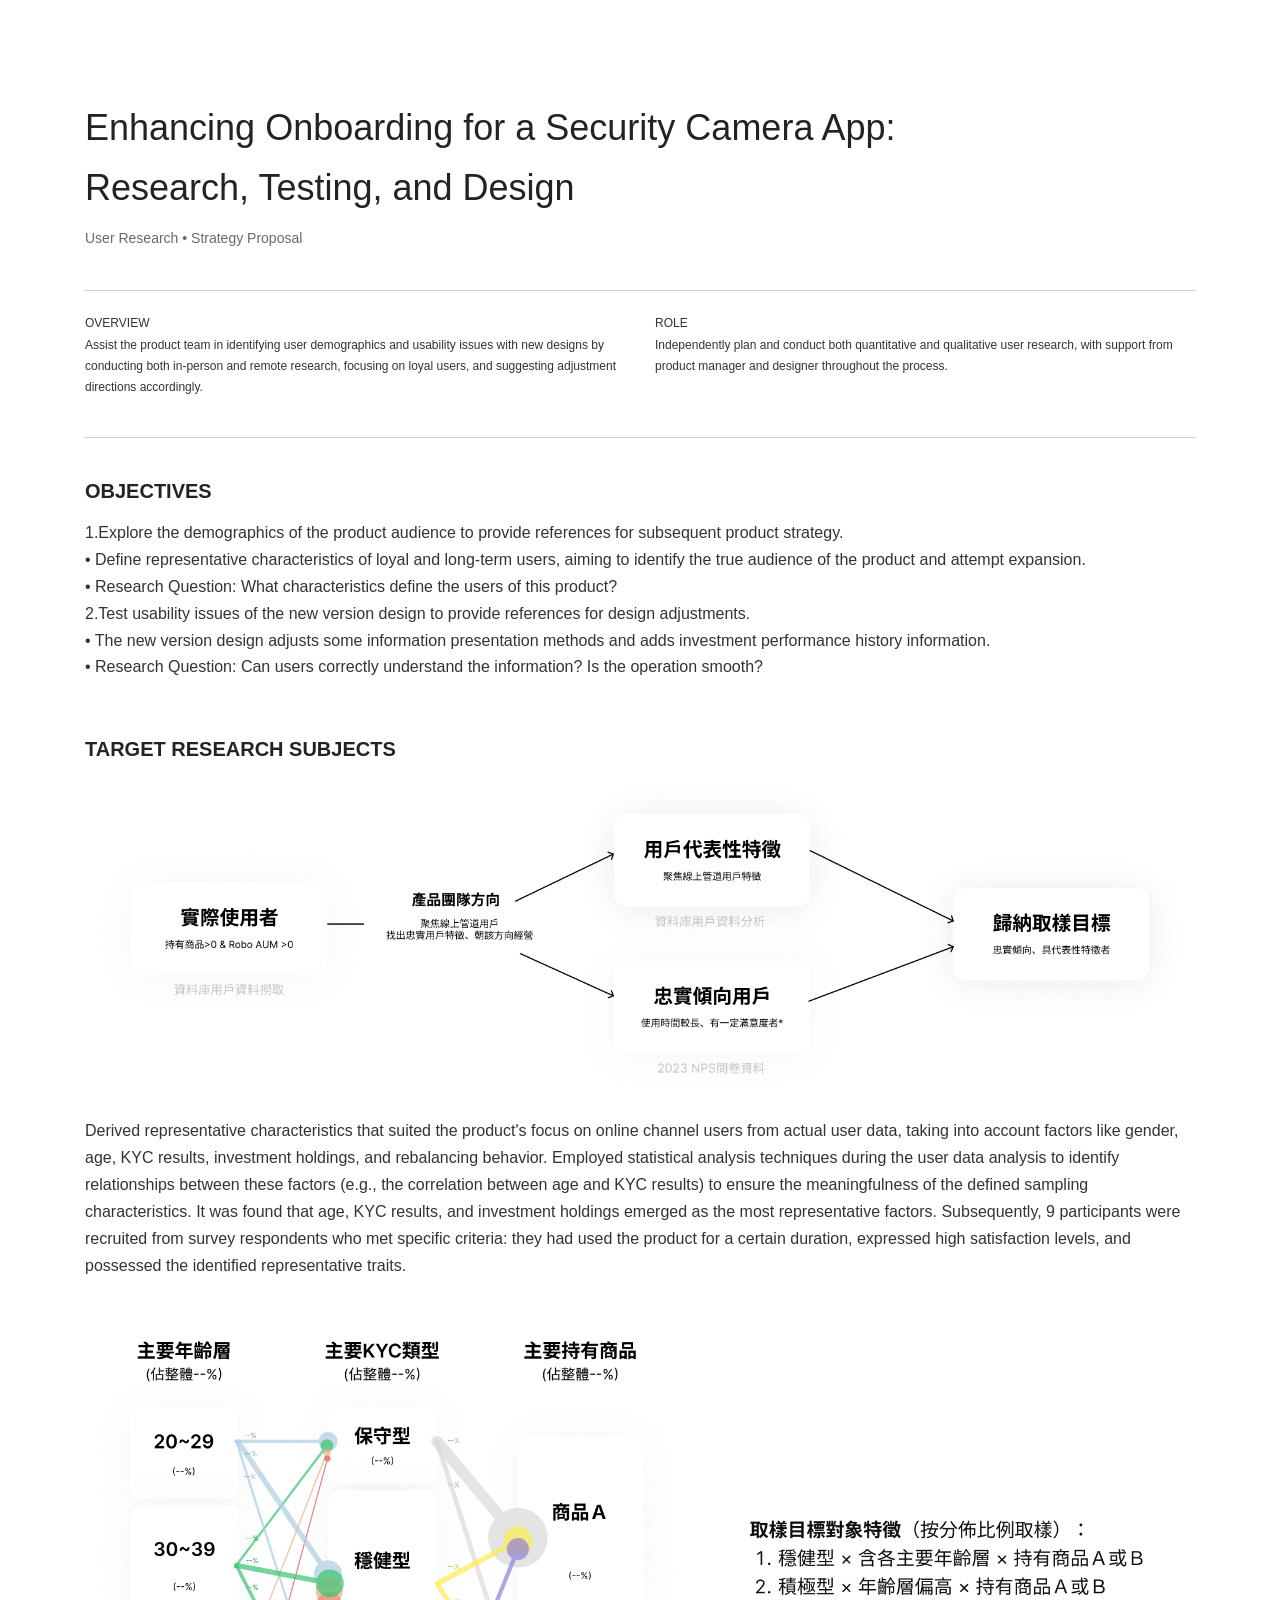
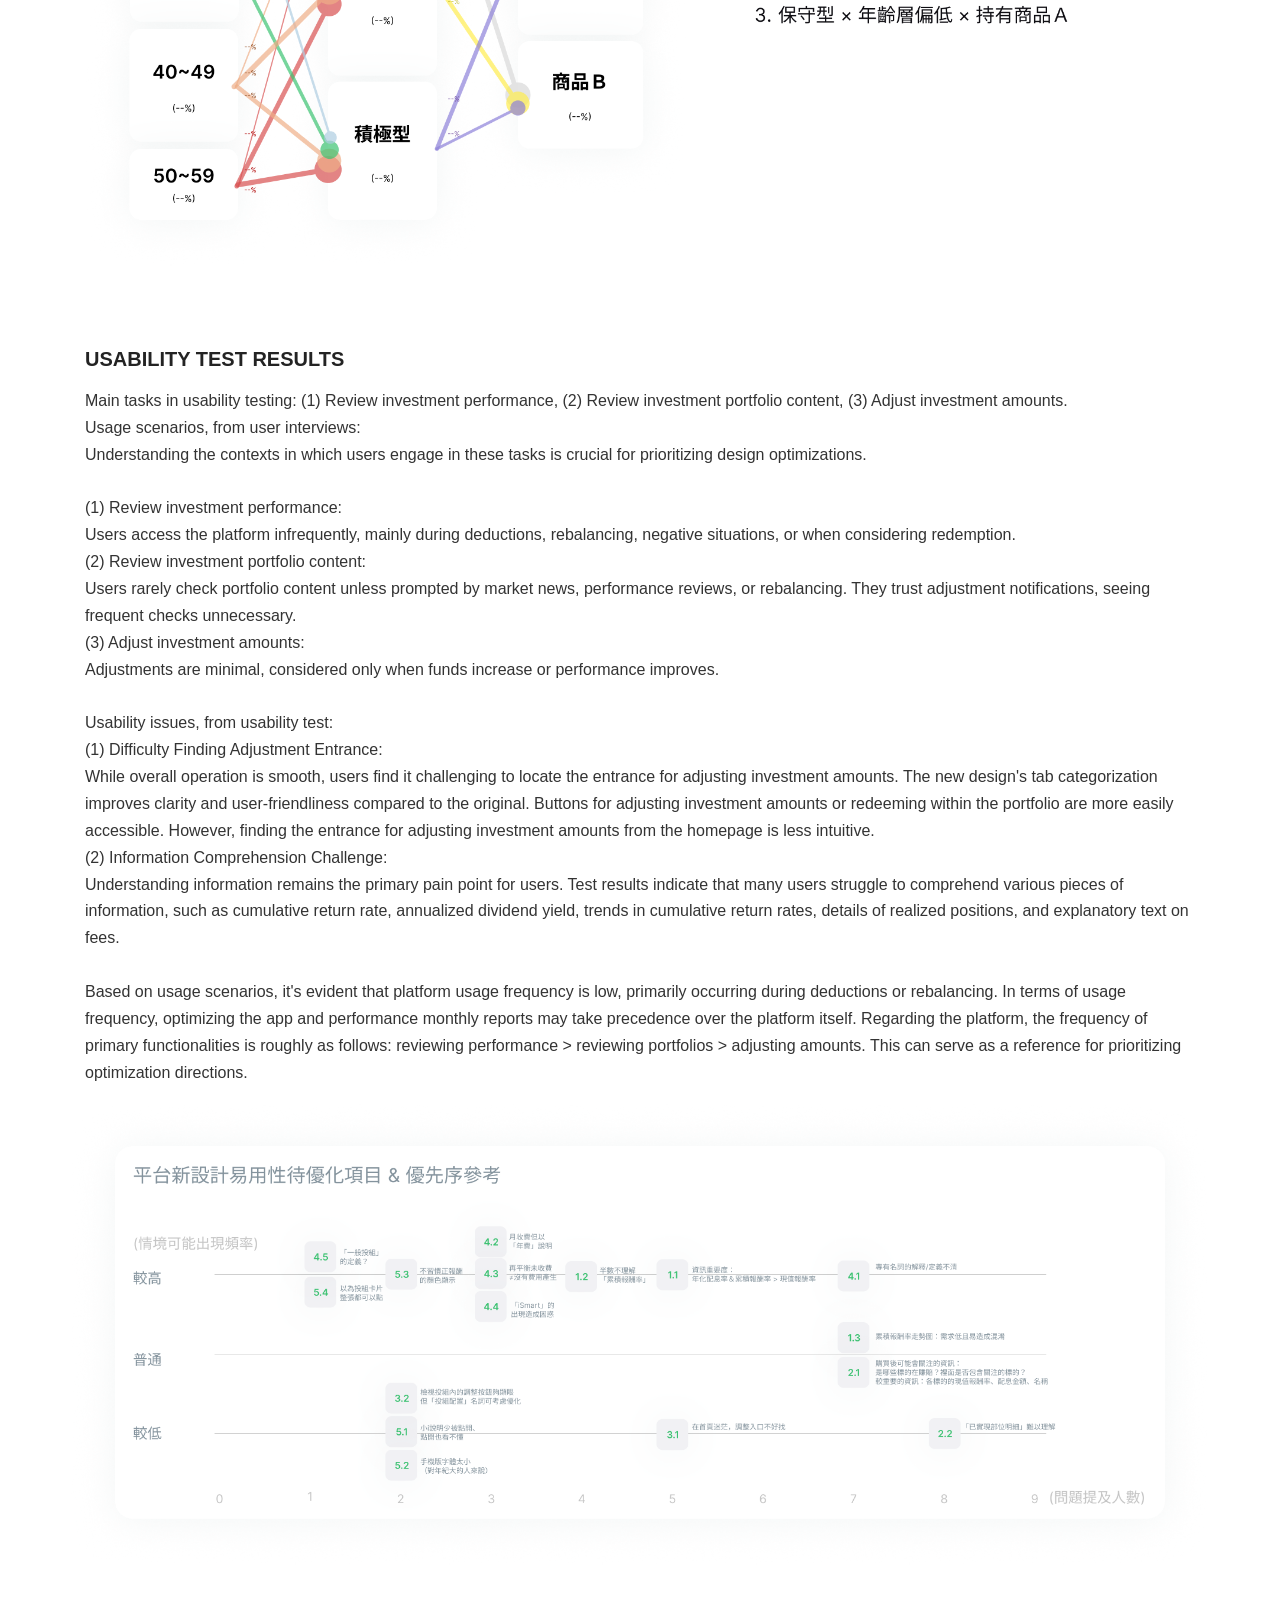
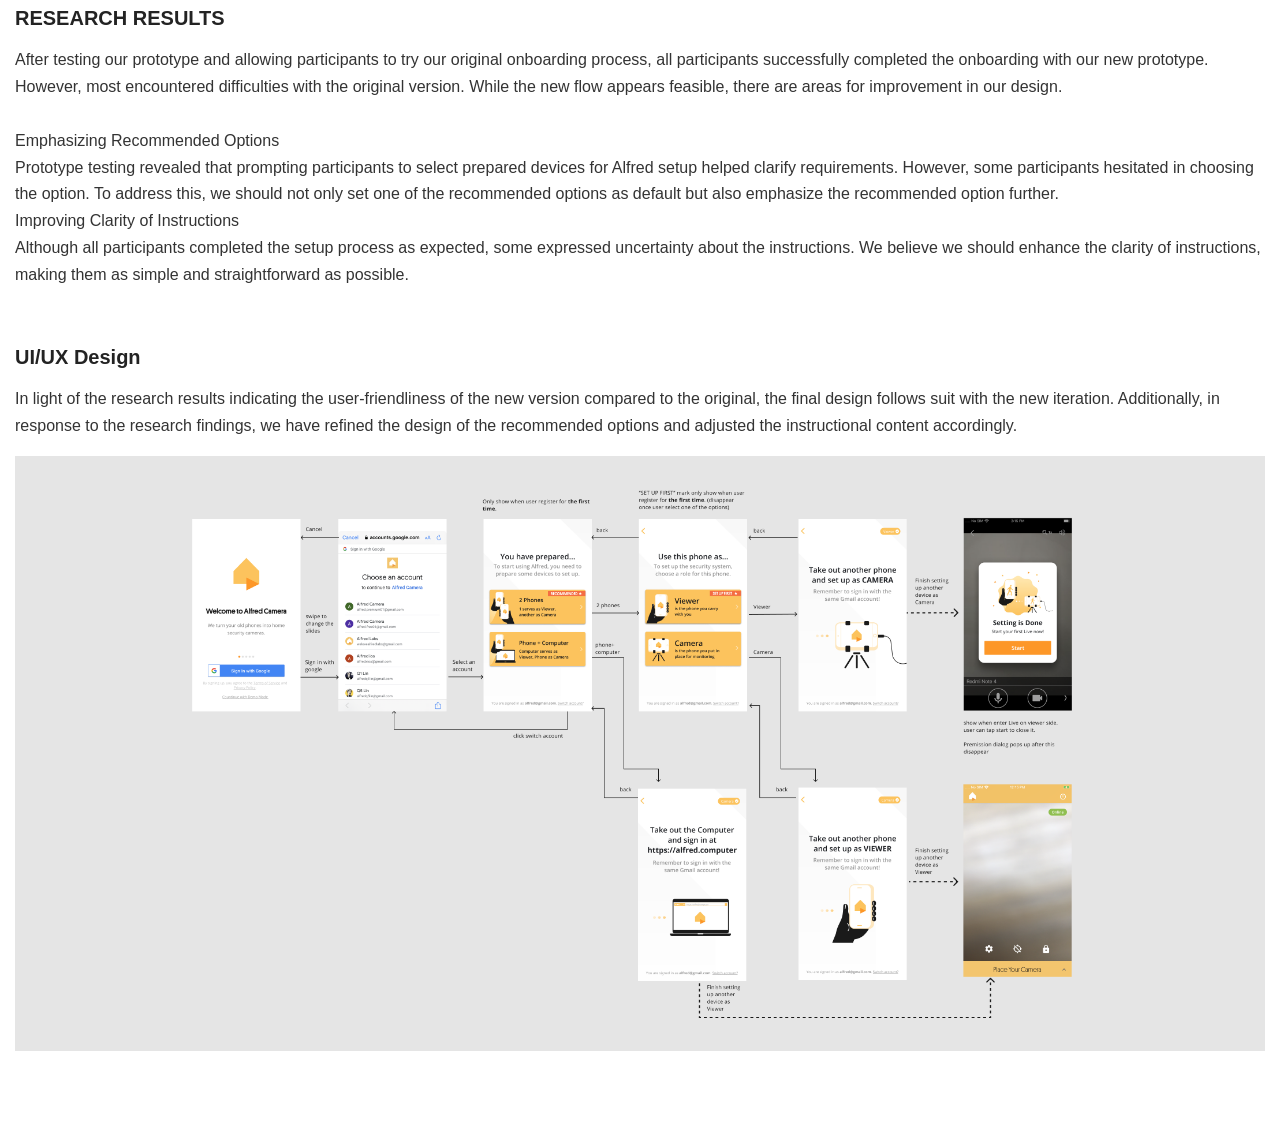
==== work-0.html @ 1842b99f "test" ====
<!DOCTYPE html>
<html lang="zh-TW">
<head>
	
  <meta charset="UTF-8" name="robots" content="noindex , nofollow">
	<title>Lee's portfolio</title>
	<meta name="viewport" content="width=device-width,initial-scale=1.0,user-scalable=0">
	<link rel="stylesheet" type="text/css" href="bootstrap.css">
	<link rel="stylesheet" type="text/css" href="base.css">
	<link rel="stylesheet" type="text/css" href="components.css">



	


</head>

<body>
	<!---start header--->
	
	<!---end header--->

	<section>
    <div class="space-1">
    </div>

       <div class="container">

          <div class="col-sm-12 ">

            <h2 class="fontsize-5"><b>Enhancing Onboarding for a Security Camera App:</b> <br>Research, Testing, and Design</h2>
            <p class="fontsize-2">User Research • Strategy Proposal</p>
            <hr class="style-six space">
          </div>

          <div class="col-sm-6">
              <p2 class="font">
              <b>OVERVIEW</b>
              <br>Assist the product team in identifying user demographics and usability issues with new designs by conducting both in-person and remote research, focusing on loyal users, and suggesting adjustment directions accordingly.
              </p2>
          </div>

          <div class="col-sm-6">
            <p2 class="font">
            <b>ROLE</b>
            <br>Independently plan and conduct both quantitative and qualitative user research, with support from product manager and designer throughout the process.
            </p2>
          </div>

        </div>

</section>



<div class="container">

<!---start OBJECTIVES--->
    
        <div class="col-sm-12">

              <hr class="style-six space">

              <h4 class="fontsize-3 space"><b>OBJECTIVES</b>
              </h4>

               <p class="font">
                <b>1.Explore the demographics of the product audience to provide references for subsequent product strategy.</b>
                <br>• Define representative characteristics of loyal and long-term users, aiming to identify the true audience of the product and attempt expansion.
                <br>• Research Question: What characteristics define the users of this product?
                <br>
                <b>2.Test usability issues of the new version design to provide references for design adjustments.</b>
                <br>• The new version design adjusts some information presentation methods and adds investment performance history information.
                <br>• Research Question: Can users correctly understand the information? Is the operation smooth?
              </p>

          </div>

<!---end OBJECTIVES--->
                  
<!---start TARGET RESEARCH SUBJECTS--->
          <div class="col-sm-12">

              <h4 class="fontsize-3 space"><b>TARGET RESEARCH SUBJECTS</b>
              </h4>
              <img src="images/user.png" width="100%"  class="center-1">

                <p class="font">
               Derived representative characteristics that suited the product's focus on online channel users from actual user data, taking into account factors like gender, age, KYC results, investment holdings, and rebalancing behavior. Employed statistical analysis techniques during the user data analysis to identify relationships between these factors (e.g., the correlation between age and KYC results) to ensure the meaningfulness of the defined sampling characteristics. It was found that age, KYC results, and investment holdings emerged as the most representative factors. Subsequently, 9 participants were recruited from survey respondents who met specific criteria: they had used the product for a certain duration, expressed high satisfaction levels, and possessed the identified representative traits.
                </p>
                
                <img src="images/target.png" width="100%"  class="center-1">
                <div class="space">
                </div>

          </div>

<!---end TARGET RESEARCH SUBJECTS--->

<!---start USER RESEARCH--->
        <div class="col-sm-12">

              <h4 class="fontsize-3 space"><b>USABILITY TEST RESULTS</b>
              </h4>

            <p class="font">
                Main tasks in usability testing: (1) Review investment performance, (2) Review investment portfolio content, (3) Adjust investment amounts.

                <br><b>Usage scenarios, from user interviews:</b>
                <br>Understanding the contexts in which users engage in these tasks is crucial for prioritizing design optimizations.
                <br>
                <br>(1) Review investment performance:
                <br>Users access the platform infrequently, mainly during deductions, rebalancing, negative situations, or when considering redemption.
                <br>(2) Review investment portfolio content:
                 <br>Users rarely check portfolio content unless prompted by market news, performance reviews, or rebalancing. They trust adjustment notifications, seeing frequent checks unnecessary.
                 <br>(3) Adjust investment amounts:
                 <br>Adjustments are minimal, considered only when funds increase or performance improves.
                <br>

                <br><b>Usability issues, from usability test:</b>
                <br>(1) Difficulty Finding Adjustment Entrance:
               <br> While overall operation is smooth, users find it challenging to locate the entrance for adjusting investment amounts. The new design's tab categorization improves clarity and user-friendliness compared to the original. Buttons for adjusting investment amounts or redeeming within the portfolio are more easily accessible. However, finding the entrance for adjusting investment amounts from the homepage is less intuitive.
                <br>(2) Information Comprehension Challenge:
                <br>Understanding information remains the primary pain point for users. Test results indicate that many users struggle to comprehend various pieces of information, such as cumulative return rate, annualized dividend yield, trends in cumulative return rates, details of realized positions, and explanatory text on fees.
                <br>
                <br>Based on usage scenarios, it's evident that platform usage frequency is low, primarily occurring during deductions or rebalancing. In terms of usage frequency, optimizing the app and performance monthly reports may take precedence over the platform itself. Regarding the platform, the frequency of primary functionalities is roughly as follows: reviewing performance > reviewing portfolios > adjusting amounts. This can serve as a reference for prioritizing optimization directions.
            </p>

        </div>

                <img src="images/plot.png" width="100%"  class="center-1">

            </div>

          </div>


<!---end USER RESEARCH--->


<!---start RESEARCH RESULTS--->
          <div class="col-sm-12">

              <h4 class="fontsize-3 space"><b>RESEARCH RESULTS</b>
              </h4>

            <p class="font">
                After testing our prototype and allowing participants to try our original onboarding process, all participants successfully completed the onboarding with our new prototype. However, most encountered difficulties with the original version. While the new flow appears feasible, there are areas for improvement in our design.
                <br>
                <br><b>Emphasizing Recommended Options</b>
                <br>Prototype testing revealed that prompting participants to select prepared devices for Alfred setup helped clarify requirements. However, some participants hesitated in choosing the option. To address this, we should not only set one of the recommended options as default but also emphasize the recommended option further.
                <br><b>Improving Clarity of Instructions</b>
                <br>Although all participants completed the setup process as expected, some expressed uncertainty about the instructions. We believe we should enhance the clarity of instructions, making them as simple and straightforward as possible.
            </p>

  
          </div>

<!---end RESEARCH RESULTS--->


<!---start UI/UX Design--->
          <div class="col-sm-12">

              <h4 class="fontsize-3 space"><b>UI/UX Design</b>
              </h4>

            <p class="font">
                In light of the research results indicating the user-friendliness of the new version compared to the original, the final design follows suit with the new iteration. Additionally, in response to the research findings, we have refined the design of the recommended options and adjusted the instructional content accordingly.
            </p>

            <img src="images/onboarding.png" width="100%"  class="center-1">


  
          </div>

<!---end UI/UX Design--->

        <div class="col-sm-12 space"></div>
        <div class="col-sm-12 space"></div>

  </div>

</div>

</body>
</html>
---- base.css ----
/*! normalize.css v8.0.1 | MIT License | github.com/necolas/normalize.css */

/* Document
   ========================================================================== */

/**
 * 1. Correct the line height in all browsers.
 * 2. Prevent adjustments of font size after orientation changes in iOS.
 */

html {
  line-height: 1.15; /* 1 */
  -webkit-text-size-adjust: 100%; /* 2 */
}

/* Sections
   ========================================================================== */

/**
 * Remove the margin in all browsers.
 */

body {
  margin: 0;
  background-size: cover;

}

/**
 * Render the `main` element consistently in IE.
 */

main {
  display: block;
}

/**
 * Correct the font size and margin on `h1` elements within `section` and
 * `article` contexts in Chrome, Firefox, and Safari.
 */

h1 {
  font-size: 2em;
  margin: 0.67em 0;
}

/* Grouping content
   ========================================================================== */

/**
 * 1. Add the correct box sizing in Firefox.
 * 2. Show the overflow in Edge and IE.
 */

hr {
  box-sizing: content-box; /* 1 */
  height: 0; /* 1 */
  overflow: visible; /* 2 */
}

/**
 * 1. Correct the inheritance and scaling of font size in all browsers.
 * 2. Correct the odd `em` font sizing in all browsers.
 */

pre {
  font-family: monospace, monospace; /* 1 */
  font-size: 1em; /* 2 */
}

/* Text-level semantics
   ========================================================================== */

/**
 * Remove the gray background on active links in IE 10.
 */

a {
  background-color: transparent;
}

/**
 * 1. Remove the bottom border in Chrome 57-
 * 2. Add the correct text decoration in Chrome, Edge, IE, Opera, and Safari.
 */

abbr[title] {
  border-bottom: none; /* 1 */
  text-decoration: underline; /* 2 */
  text-decoration: underline dotted; /* 2 */
}

/**
 * Add the correct font weight in Chrome, Edge, and Safari.
 */

b,
strong {
  font-weight: bolder;
}

/**
 * 1. Correct the inheritance and scaling of font size in all browsers.
 * 2. Correct the odd `em` font sizing in all browsers.
 */

code,
kbd,
samp {
  font-family: monospace, monospace; /* 1 */
  font-size: 1em; /* 2 */
}

/**
 * Add the correct font size in all browsers.
 */

small {
  font-size: 80%;
}

/**
 * Prevent `sub` and `sup` elements from affecting the line height in
 * all browsers.
 */

sub,
sup {
  font-size: 75%;
  line-height: 0;
  position: relative;
  vertical-align: baseline;
}

sub {
  bottom: -0.25em;
}

sup {
  top: -0.5em;
}

/* Embedded content
   ========================================================================== */

/**
 * Remove the border on images inside links in IE 10.
 */

img {
  border-style: none;
}

/* Forms
   ========================================================================== */

/**
 * 1. Change the font styles in all browsers.
 * 2. Remove the margin in Firefox and Safari.
 */

button,
input,
optgroup,
select,
textarea {
  font-family: inherit; /* 1 */
  font-size: 100%; /* 1 */
  line-height: 1.15; /* 1 */
  margin: 0; /* 2 */
}

/**
 * Show the overflow in IE.
 * 1. Show the overflow in Edge.
 */

button,
input { /* 1 */
  overflow: visible;
}

/**
 * Remove the inheritance of text transform in Edge, Firefox, and IE.
 * 1. Remove the inheritance of text transform in Firefox.
 */

button,
select { /* 1 */
  text-transform: none;
}

/**
 * Correct the inability to style clickable types in iOS and Safari.
 */

button,
[type="button"],
[type="reset"],
[type="submit"] {
  -webkit-appearance: button;
}

/**
 * Remove the inner border and padding in Firefox.
 */

button::-moz-focus-inner,
[type="button"]::-moz-focus-inner,
[type="reset"]::-moz-focus-inner,
[type="submit"]::-moz-focus-inner {
  border-style: none;
  padding: 0;
}

/**
 * Restore the focus styles unset by the previous rule.
 */

button:-moz-focusring,
[type="button"]:-moz-focusring,
[type="reset"]:-moz-focusring,
[type="submit"]:-moz-focusring {
  outline: 1px dotted ButtonText;
}

/**
 * Correct the padding in Firefox.
 */

fieldset {
  padding: 0.35em 0.75em 0.625em;
}

/**
 * 1. Correct the text wrapping in Edge and IE.
 * 2. Correct the color inheritance from `fieldset` elements in IE.
 * 3. Remove the padding so developers are not caught out when they zero out
 *    `fieldset` elements in all browsers.
 */

legend {
  box-sizing: border-box; /* 1 */
  color: inherit; /* 2 */
  display: table; /* 1 */
  max-width: 100%; /* 1 */
  padding: 0; /* 3 */
  white-space: normal; /* 1 */
}

/**
 * Add the correct vertical alignment in Chrome, Firefox, and Opera.
 */

progress {
  vertical-align: baseline;
}

/**
 * Remove the default vertical scrollbar in IE 10+.
 */

textarea {
  overflow: auto;
}

/**
 * 1. Add the correct box sizing in IE 10.
 * 2. Remove the padding in IE 10.
 */

[type="checkbox"],
[type="radio"] {
  box-sizing: border-box; /* 1 */
  padding: 0; /* 2 */
}

/**
 * Correct the cursor style of increment and decrement buttons in Chrome.
 */

[type="number"]::-webkit-inner-spin-button,
[type="number"]::-webkit-outer-spin-button {
  height: auto;
}

/**
 * 1. Correct the odd appearance in Chrome and Safari.
 * 2. Correct the outline style in Safari.
 */

[type="search"] {
  -webkit-appearance: textfield; /* 1 */
  outline-offset: -2px; /* 2 */
}

/**
 * Remove the inner padding in Chrome and Safari on macOS.
 */

[type="search"]::-webkit-search-decoration {
  -webkit-appearance: none;
}

/**
 * 1. Correct the inability to style clickable types in iOS and Safari.
 * 2. Change font properties to `inherit` in Safari.
 */

::-webkit-file-upload-button {
  -webkit-appearance: button; /* 1 */
  font: inherit; /* 2 */
}

/* Interactive
   ========================================================================== */

/*
 * Add the correct display in Edge, IE 10+, and Firefox.
 */

details {
  display: block;
}

/*
 * Add the correct display in all browsers.
 */

summary {
  display: list-item;
}

/* Misc
   ========================================================================== */

/**
 * Add the correct display in IE 10+.
 */

template {
  display: none;
}

/**
 * Add the correct display in IE 10.
 */

[hidden] {
  display: none;
}

*{
  position: relative;
  box-sizing: border-box;
}


/*------------------------
font
------------------------*/

/*Font import*/
@import url('https://fonts.googleapis.com/css?family=Lato|Montserrat:400,500,600');

/*------------------------
color
------------------------*/

/*background color*/
.bg-color-white{background-color: #ffffff;}
.bg-color-grey{background-color: #f7f7f7;}
.bg-color-black{background-color: #232323;}
.bg-color-primary{background-color: #52EED9;}


/*text color*/
.tx-color-black{color:#232323; }
.tx-color-grey{color:#707070; }
.tx-color-white{color:#ffffff; }


/*------------------------
typography
------------------------*/

/*global*/
body,html{
  font-family: 'Helvetica','roboto','arial',sans-serif;
}

/*heading*/
h1,h2,h3,h4,h5,h6{
  margin:0;
  color: #232323;
}

h1{
  font-size: 80px;
  font-weight: 600;
  font-family: 'Helvetica','roboto','arial',sans-serif;
  margin-top: 24px;
  margin-bottom: 24px;
}

h2{
  font-size: 48px;
  font-weight: 600;
  font-family: 'Helvetica','roboto','arial',sans-serif;
  margin-top: 18px;
  margin-bottom: 18px;
}

h3{
  font-size: 40px;
  font-weight: 600;
  font-family: 'Helvetica','roboto','arial',sans-serif;
  line-height: 48px;
  margin-top: 24px;
  margin-bottom: 24px;
}

h4{
  font-size: 24px;
  font-weight: 600;
  font-family: 'Helvetica','roboto','arial',sans-serif;
  line-height: 32px;
  margin-top: 24px;
  margin-bottom: 24px;
}

h5{
  font-size: 20px;
  font-weight: 400;
  font-family: 'Helvetica','roboto','arial',sans-serif;
  line-height: 1;
  margin-top: 24px;
  margin-bottom: 24px;
}

h6{
  font-size: 18px;
  font-weight: 400;
  font-family: 'Helvetica','roboto','arial',sans-serif;
  line-height: 24px;
  margin-top: 24px;
  margin-bottom: 16px;
}


p{
  font-size: 16px;
  font-weight: 400;
  font-family: 'Helvetica','roboto','arial',sans-serif;
  line-height: 32px;
  margin-bottom: 16px;
  letter-spacing: 0;

}

p1{
  font-size: 14px;
  font-weight: 400;
  font-family: 'Helvetica','roboto','arial',sans-serif;
  line-height: 32px;
  margin-bottom: 16px;
  letter-spacing: 0;

}

p2{
  font-size: 12px;
  font-weight: 400;
  font-family: 'Helvetica','roboto','arial',sans-serif;
  line-height: 32px;
  margin-bottom: 16px;
  letter-spacing: 0;

}

/*link*/
a{
  color: #484848;
  text-decoration: none;
}

a:hover,
a:active,
a:focus{
  color: #898989;
  text-decoration: none;
}

/*list*/
ul{
  list-style: none;
  margin:0;
  padding: 0;
}

/*--------------
icon
--------------*/

/*icon*/

@font-face {
  font-family: 'fontello';
  src: url('../font/fontello.eot?72573530');
  src: url('../font/fontello.eot?72573530#iefix') format('embedded-opentype'),
       url('../font/fontello.woff2?72573530') format('woff2'),
       url('../font/fontello.woff?72573530') format('woff'),
       url('../font/fontello.ttf?72573530') format('truetype'),
       url('../font/fontello.svg?72573530#fontello') format('svg');
  font-weight: normal;
  font-style: normal;
}
/* Chrome hack: SVG is rendered more smooth in Windozze. 100% magic, uncomment if you need it. */
/* Note, that will break hinting! In other OS-es font will be not as sharp as it could be */
/*
@media screen and (-webkit-min-device-pixel-ratio:0) {
  @font-face {
    font-family: 'fontello';
    src: url('../font/fontello.svg?72573530#fontello') format('svg');
  }
}
*/
 
 [class^="icon-"]:before, [class*=" icon-"]:before {
  font-family: "fontello";
  font-style: normal;
  font-weight: normal;
  speak: none;
 
  display: inline-block;
  text-decoration: inherit;
  width: 1em;
  margin-right: .2em;
  text-align: center;
  /* opacity: .8; */
 
  /* For safety - reset parent styles, that can break glyph codes*/
  font-variant: normal;
  text-transform: none;
 
  /* fix buttons height, for twitter bootstrap */
  line-height: 1em;
 
  /* Animation center compensation - margins should be symmetric */
  /* remove if not needed */
  margin-left: .2em;
 
  /* you can be more comfortable with increased icons size */
  /* font-size: 120%; */
 
  /* Font smoothing. That was taken from TWBS */
  -webkit-font-smoothing: antialiased;
  -moz-osx-font-smoothing: grayscale;
 
  /* Uncomment for 3D effect */
  /* text-shadow: 1px 1px 1px rgba(127, 127, 127, 0.3); */
}
 
.icon-plus:before { content: '\e800'; } /* '' */
.icon-cancel:before { content: '\e801'; } /* '' */
.icon-minus:before { content: '\e802'; } /* '' */
.icon-ok-circled:before { content: '\e803'; } /* '' */
.icon-ok:before { content: '\e804'; } /* '' */
.icon-ok-circled2:before { content: '\e805'; } /* '' */
.icon-play-circled2:before { content: '\e806'; } /* '' */
.icon-location:before { content: '\e807'; } /* '' */
.icon-download:before { content: '\e808'; } /* '' */
.icon-download-1:before { content: '\e809'; } /* '' */
.icon-download-alt:before { content: '\e80a'; } /* '' */
.icon-mail:before { content: '\e80b'; } /* '' */
.icon-mail-1:before { content: '\e80c'; } /* '' */
.icon-forward:before { content: '\e80d'; } /* '' */
.icon-resize-full:before { content: '\e80e'; } /* '' */
.icon-down-dir:before { content: '\e80f'; } /* '' */
.icon-up-dir:before { content: '\e810'; } /* '' */
.icon-left-dir:before { content: '\e811'; } /* '' */
.icon-right-dir:before { content: '\e812'; } /* '' */
.icon-cancel-1:before { content: '\e813'; } /* '' */
.icon-down-open-mini:before { content: '\e814'; } /* '' */
.icon-up-open:before { content: '\e815'; } /* '' */
.icon-right-open:before { content: '\e816'; } /* '' */
.icon-left-open:before { content: '\e817'; } /* '' */
.icon-down-open:before { content: '\e818'; } /* '' */
.icon-left-open-mini:before { content: '\e819'; } /* '' */
.icon-right-open-mini:before { content: '\e81a'; } /* '' */
.icon-up-open-mini:before { content: '\e81b'; } /* '' */
.icon-lamp:before { content: '\e81c'; } /* '' */
.icon-dot-3:before { content: '\e81d'; } /* '' */
.icon-location-1:before { content: '\e81e'; } /* '' */
.icon-download-2:before { content: '\f02e'; } /* '' */
.icon-location-2:before { content: '\f031'; } /* '' */
.icon-mail-alt:before { content: '\f0e0'; } /* '' */
.icon-angle-double-left:before { content: '\f100'; } /* '' */
.icon-angle-double-right:before { content: '\f101'; } /* '' */
.icon-angle-double-up:before { content: '\f102'; } /* '' */
.icon-angle-double-down:before { content: '\f103'; } /* '' */
.icon-reply:before { content: '\f112'; } /* '' */
.icon-angle-circled-left:before { content: '\f137'; } /* '' */
.icon-angle-circled-right:before { content: '\f138'; } /* '' */
.icon-angle-circled-up:before { content: '\f139'; } /* '' */
.icon-angle-circled-down:before { content: '\f13a'; } /* '' */
.icon-play-circled:before { content: '\f144'; } /* '' */
.icon-ok-squared:before { content: '\f14a'; } /* '' */
.icon-expand-right:before { content: '\f152'; } /* '' */


/*------------
utility
----------*/

.u-push-right{float: right !important;}
.u-pull-left{float: left !important;}
.u-text-center{text-align: center !important;}
---- components.css ----
.bg-color{
	background-color: #ffffff;
}
.bg-color-1{
	background-color: #f7f7f7;
}

.bg-img{
   background-image: url(images/Rplot08.png);
background-repeat: no-repeat; 
background-size: 100%;
background-position: left top;

}


/*header*/

.header{
	position: fixed;
	top:0;
	left: 2;
	width: 100%;
	z-index: 100;
}

/*nav bar*/
.navbar{

}

.navbar--collapse{
	margin-left: -15px;
	margin-right: -15px;
}

.header-bar-1{
padding-top: 30px;
padding-bottom: 30px;

width: 100%;
float: left;
background
box-shadow: 0 5px 15px 0 rgba(0,0,0,0.08);
padding-left: 5%
}

@media (max-width: 768px) {
	.header-bar{
		padding-top: 12px;
		padding-bottom:12px;
		padding-left: 30px;
	}

}
.header-bar{
padding-top: 30px;
padding-bottom: 30px;
width: 100%;
float: left;
background-color: #ffffff;
opacity: 0.85;
box-shadow: 0 5px 15px 0 rgba(0,0,0,0.08);
padding-left: 5%;
}

@media (max-width: 768px) {
	.header-bar{
		padding-top: 12px;
		padding-bottom:12px;
		padding-left: 30px;
	}

}



/* header btn*/


.header-btn-1{
	color: #fefefe;
	opacity: 0.6;
	font-family:  'Helvetica','roboto','arial',sans-serif;
	font-weight: 400;
	text-decoration: none;
	position: relative;
	padding-bottom: 15px;
	padding-left: 16px;
	padding-right: 16px;
	margin: 4px;
}

.header-btn-1:hover{
	color: #ffffff;
	opacity: 1;
	text-decoration: none;
}

.header-btn-1:active{
	color: #ffffff;
	opacity: 1;
	text-decoration: none;
}


.header-btn-1:before{
	content: "";
	width:0%;
	height:3px;
	border-radius: 3px;
	background-color: #ffffff;
	display: inline-block;
	position: absolute;
	bottom: 0%;
	left:50%;
	transform: translateX(-50%);
	transition: width 0.3s;
}

.header-btn-1:hover:before{
	width:100%;
}

.header-btn-1:active:before{
	width:100%;
}





.header-btn{
	color: #000000;
	opacity: 0.6;
	font-family:  'Helvetica','roboto','arial',sans-serif;
	font-weight: 400;
	text-decoration: none;
	position: relative;
	padding-bottom: 15px;
	padding-left: 16px;
	padding-right: 16px;
	margin: 4px;
}

.header-btn:hover{
	color: #000000;
	opacity: 1;
	text-decoration: none;
}

.header-btn:active{
	color: #000000;
	opacity: 1;
	text-decoration: none;
}


.header-btn:before{
	content: "";
	width:0%;
	height:3px;
	border-radius: 3px;
	background-color: #000000;
	display: inline-block;
	position: absolute;
	bottom: 0%;
	left:50%;
	transform: translateX(-50%);
	transition: width 0.3s;
}

.header-btn:hover:before{
	width:100%;
}

.header-btn:active:before{
	width:100%;
}


/*main*/

.main{
padding-top: 25vh;
padding-bottom: 20vh;
}


@media (max-width: 768px) {
	.main{
		padding-top: 80px;
		padding-bottom: 80px;
	}

}

.main-1{
padding-top: 10vh;
padding-bottom: 2vh;
}

@media (max-width: 768px) {
	.main-1{
		padding-top: 80px;
		padding-bottom: 80px;
	}

}

.main-2{
	padding-top: 10vh;
padding-bottom: 2vh;
background-color: #fefefe;
}

@media (max-width: 768px) {
	.main-2{
		padding-top: 80px;
		padding-bottom: 80px;
	}

}

.heading{
	font-size: 70px;
	font-family:  'Helvetica','roboto','arial',sans-serif;
	font-weight: 400;
	text-align: left;
	color: #232323;
	opacity: 1;
	margin-left: 5%;
}

@media (max-width: 768px) {
	.heading{
		font-size: 56px;
	}

}

.heading-sub{
	margin-left: 5%;
	opacity: 1;
}


/*content*/
.content{
/*border: 1px solid #000;*/
padding: 24px;
}

.subtitle{
font-size: 32px;
padding: 25px;
font-family:  'Helvetica','roboto','arial',sans-serif;
text-align: center;
}

@media (max-width: 768px) {
	.subtitle{
		font-size: 24px;
	}

}




.box{
	border-radius: 10px;
	box-shadow: 0 5px 15px 0 rgba(0,0,0,0.08);
	padding-top: 24px;
	padding-bottom: 24px;
	padding-left: 50px;
	padding-right: 50px;
	margin: auto;
	background-color: #ffffff;
	margin-bottom: 50px;

}

@media (max-width: 768px) {
	.box{
		padding-left: 15px;
		padding-right: 15px;
		padding-top: 20px;
		padding-bottom: 20px;
	}

}


.group{
	padding-top: 80px;
	padding-bottom: 80px;

}


.title{
padding-top: 5%;
}



.work-card{
	padding: 24px;
	
}

.work-card-2{
	padding: 0px;
	
}

.work-card-inner{
	background-color: #fefefe;
	border-radius: 5px;
	box-shadow: 0 3px 5px 0 rgba(0,0,0,0.1);
	padding:  0px;
}

.work-card-inner:hover{
	
	opacity: 0.6;
	transform: scale(1.005);

}


.work-card-inner:active{
box-shadow: 0 5px 15px 0 rgba(0,0,0,0.25);
}


.col{
/*border: 1px solid #000;*/
padding:15px;
}


.map{
	width: 100%;
}



.work-title{
padding: 8px;
}



.pic{
overflow: hidden;
height: 70%;
border-top-right-radius: 5px;
border-top-left-radius: 5px;
max-height: 200px;
}

.pic-2{
overflow: hidden;
width: 100%;
}


.fontsize-h1{
	font-size: 48px;
	font-family:'roboto','Helvetica','arial',sans-serif;
	margin-top: 10px;
	margin-bottom: 10px;
	line-height: 1.68;
	font-weight: 300;
	
   -webkit-text-stroke-color: #222222;
   text-align: center;

	
}

.fontsize-h2{
	font-size: 16px;
	font-family:'roboto','Helvetica','arial',sans-serif;
	margin-top: 10px;
	margin-bottom: 80px;
	line-height: 1.68;
	font-weight: 300;

   -webkit-text-stroke-color: #222222;
   text-align: center;

	
}

.fontsize-h3{
	font-size: 16px;
	font-family:'roboto','Helvetica','arial',sans-serif;
	margin-top: 10px;
	margin-bottom: 10px;
	line-height: 1.68;
	font-weight: 300; 

   -webkit-text-stroke-color: #222222;
   text-align: center;

	
}

.fontsize-title{
	font-size: 16px;
	font-family:  'roboto','Helvetica','arial',sans-serif;
	font-weight: normal;
	margin-bottom: 8px;
	margin-top: 0px;
	line-height: 1.25;
	font-weight: 300;
	
   -webkit-text-stroke-color: #404040;

}

.fontsize-title-2{
	font-size: 14px;
	font-family:  'roboto','Helvetica','arial',sans-serif;
	font-weight: normal;
	margin-bottom: 8px;
	line-height: 1.25;
	margin-top:0px;
	font-weight: 300;
	
   -webkit-text-stroke-color: #404040;

}


.fontsize-subtitle{
	font-size: 12px;
	font-family: 'roboto','Helvetica','arial',sans-serif;
	margin-top: 0px;
	margin-bottom: 0px;
	line-height: 1.25;
	color: #696969;
	font-weight: 300;

}



.fontsize-1-1{
	font-size: 16px;
	font-family: 'roboto','Helvetica','arial',sans-serif;
	margin-top: 10px;
	margin-bottom: 10px;
	line-height: 1.68;
	
   -webkit-text-stroke-color: #232323;
   	font-weight: 300;

	
}

.fontsize-1{
	font-size: 16px;
	font-family: 'roboto','Helvetica','arial',sans-serif;
	margin-top: 10px;
	margin-bottom: 10px;
	line-height: 1.68;
		font-weight: 300;
	

	
}


.fontsize-2{
	font-size: 14px;
	font-family:  'roboto','Helvetica','arial',sans-serif;
	margin-top: 0px;
	margin-bottom: 15px;
	line-height: 1.68;
	color: #696969;
		font-weight: 300;

}

.fontsize-2-1{
	font-size: 12px;
	font-family: 'roboto','Helvetica','arial',sans-serif;
	margin-top: 0px;
	margin-bottom: 15px;
	line-height: 1.68;
	color: #696969;
		font-weight: 300;

}
.fontsize-3{
	font-size: 20px;
	font-family:  'roboto','Helvetica','arial',sans-serif;
	font-weight: 400;
	margin-top:8px;
	margin-bottom: 8px;
	margin-left: 0px;
	margin-right: 0px;
	line-height: 1.25;

	
   -webkit-text-stroke-color: #232323;

}

.fontsize-3-1{
	font-size: 18px;
	font-family: 'roboto','Helvetica','arial',sans-serif;
	font-weight: 400;
	margin-top:8px;
	margin-bottom: 8px;
	margin-left: 0px;
	margin-right: 0px;
	line-height: 1.68;
	
   -webkit-text-stroke-color: #232323;

}

.fontsize-3-2{
	font-size: 42px;
	font-family: 'roboto','Helvetica','arial',sans-serif;
	font-weight: 400;
	margin-top:8px;
	margin-bottom: 8px;
	margin-left: 0px;
	margin-right: 0px;
	line-height: 1.68;

}


.fontsize-4{
	font-size: 14px;
	font-family:  'roboto','Helvetica','arial',sans-serif;
	margin-bottom: 15px;
	margin-top: 8px;
	font-weight: 400;
	line-height: 1.68;

}

.fontsize-4-1{
	font-size: 14px;
	font-family:'roboto','Helvetica','arial',sans-serif;
	margin-bottom: 15px;
	margin-top: 8px;
	font-weight: 400;
	line-height: 1.68;
	
   -webkit-text-stroke-color: #232323;
}

.fontsize-5{
	font-size: 36px;
	font-family:  'roboto','Helvetica','arial',sans-serif;
	font-weight: 300;
	margin-top:8px;
	margin-bottom: 8px;
	margin-left: 0px;
	margin-right: 0px;
	line-height: 1.68;



}

.fontsize-6{
	font-size: 18px;
	font-family: 'roboto','Helvetica','arial',sans-serif;
	font-weight: 400;
	margin-top:8px;
	margin-bottom: 8px;
	margin-left: 0px;
	margin-right: 0px;
	line-height: 1.25;
}


.font-color-1{
	color:#01B8AA;
	font-weight: 500;
}

.font-color-2{
	color: #01B8AA;
	
}

.font-color-3{
	color: #fefefe;
}

.font-color-4{
	color: #232323;
}

.icon{
	width: 50%;

}


.font{
	font-family:'roboto','Helvetica','arial',sans-serif;
	line-height: 1.68;
		font-weight: 300;
}






.padding-2{
	padding: 10px;
	margin-bottom: 10px;
	margin-top: 50px;
}

.padding-1{
padding-top: 5vh;
padding-bottom: 1vh;
}

.padding{
	padding: 30px;
	margin-bottom: 15px;
	margin-top: 15px;
}

.space{
	margin-top: 40px;
}
.space-1{
	margin-top: 90px;

}
.space-2{
	margin-top: 25px;

}

.space-3{
	margin-top: 50px;
}
.text-center{
	text-align: center;
}


.center-1{
	margin: 0 auto;
	display:block;

}

.italic{
	font-style: italic;
	text-align: right;
	padding: 10px;
	color: #BFBFBF;
}

.italic-1{
	font-style: italic;
}

.bold{
	font-weight: 500;
}

.color-grey{
	color: #898989;
}
hr.style-six {
    border: 0;
    height: 0;
    border-top: 1px solid rgba(0,0,0,0.2);
    border-bottom: 1px solid rgba(255,255,255,0.3);
}


hr.style-two {
    border: 0;
    height: 1px;
    background-image: linear-gradient(to right, rgba(0,0,0,0), rgba(0,0,0,0.75), rgba(0,0,0,0));
}

hr.style-four {
    height: 12px;
    border: 0;
    box-shadow: inset 0 12px 12px -12px rgba(0,0,0,0.5);
}


.circle {
  width: 50px;
  height: 50px;
  border-radius: 50%;
  font-size: 20px;
  font-family: 'roboto','Helvetica','arial',sans-serif;
  color: #fefefe;
  line-height: 50px;
  text-align: center;
  background: #232323;
  margin-top: 40px;
  margin-bottom: 20px;
  margin-right: 20px;
  display: inline-block;
}

.inline{
	display: inline-block;

}

.bg-img-1{
	background-image: url(world-1.svg);
	width: 100%;
	height: 100%;
	background-repeat: no-repeat;
	background-position: center;
	margin-top: 5%;


}



.btn-download-1{

	background-color: #232323;
	color:#f7f7f7;
	font-family: 'roboto','Helvetica','arial',sans-serif;
	font-size: 12px;
	font-weight: 400;
	border: none;
  padding: 6px 50px;
  text-align: center;
  text-decoration: none;
  display: inline-block;
  border-radius: 100px;
  margin-top: 30px;
  margin-left: 5%;
 
}


.btn-download-1:hover{
	background-color: rgba(35, 35, 35, 0.6);
	color:#f7f7f7;
}



.line{
	text-decoration-line: underline;

}

.opacity{
	opacity:0.6;
}

.opacity-1{
	opacity:0.8;
}

.outline{
		-webkit-text-stroke-width: 1px;
   -webkit-text-stroke-color: #232323;
}
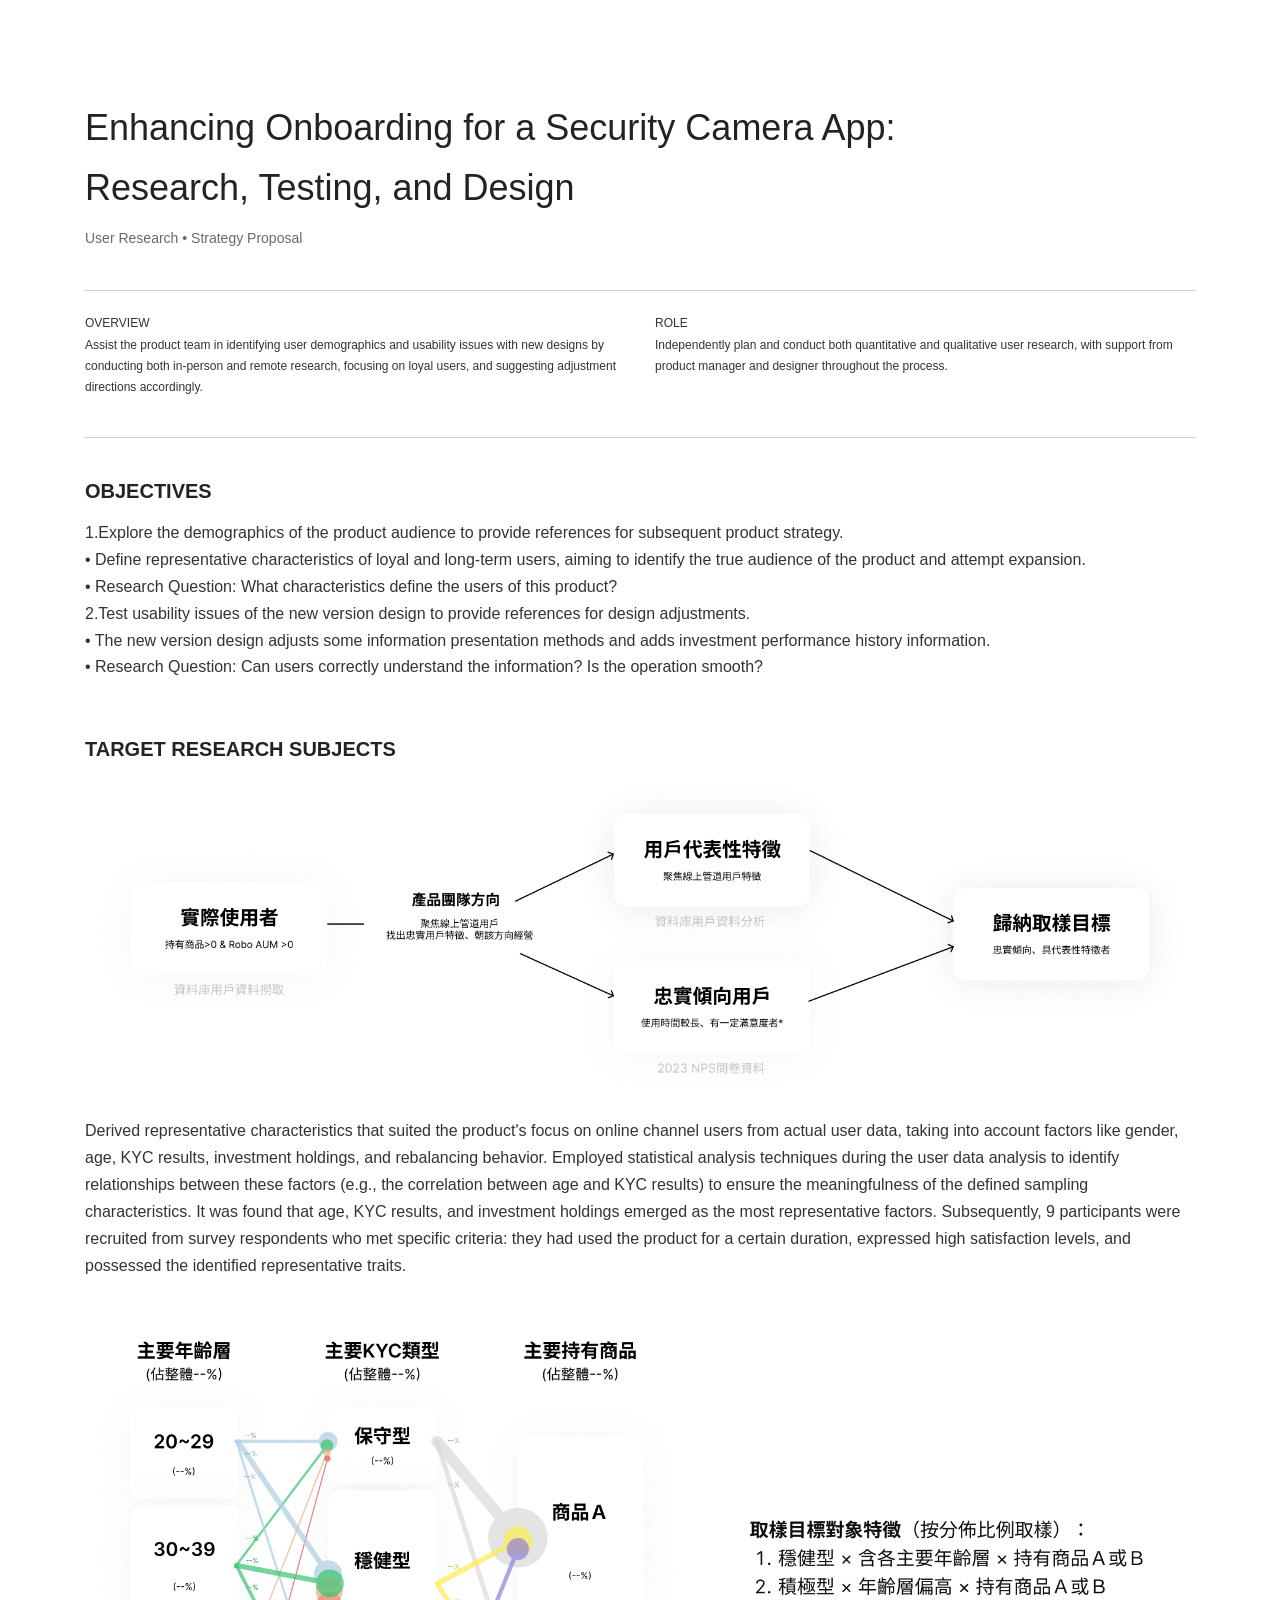
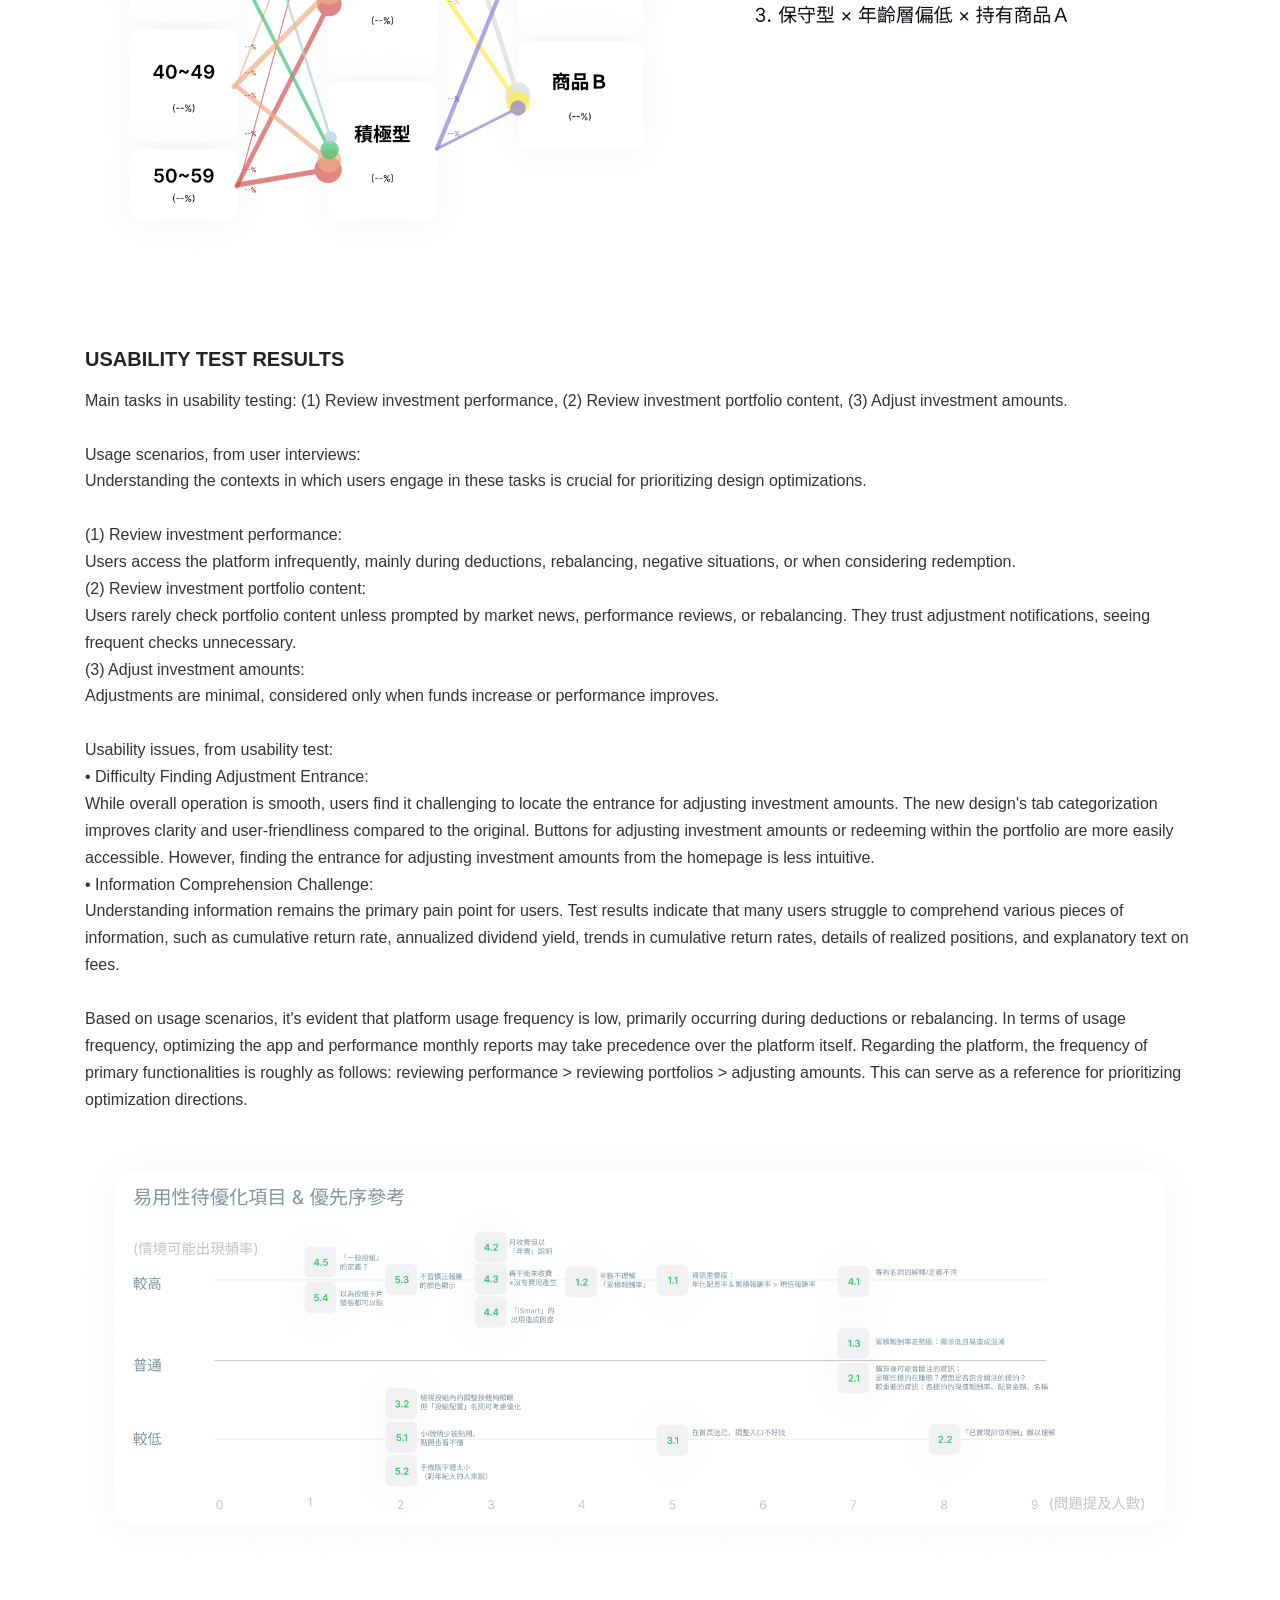
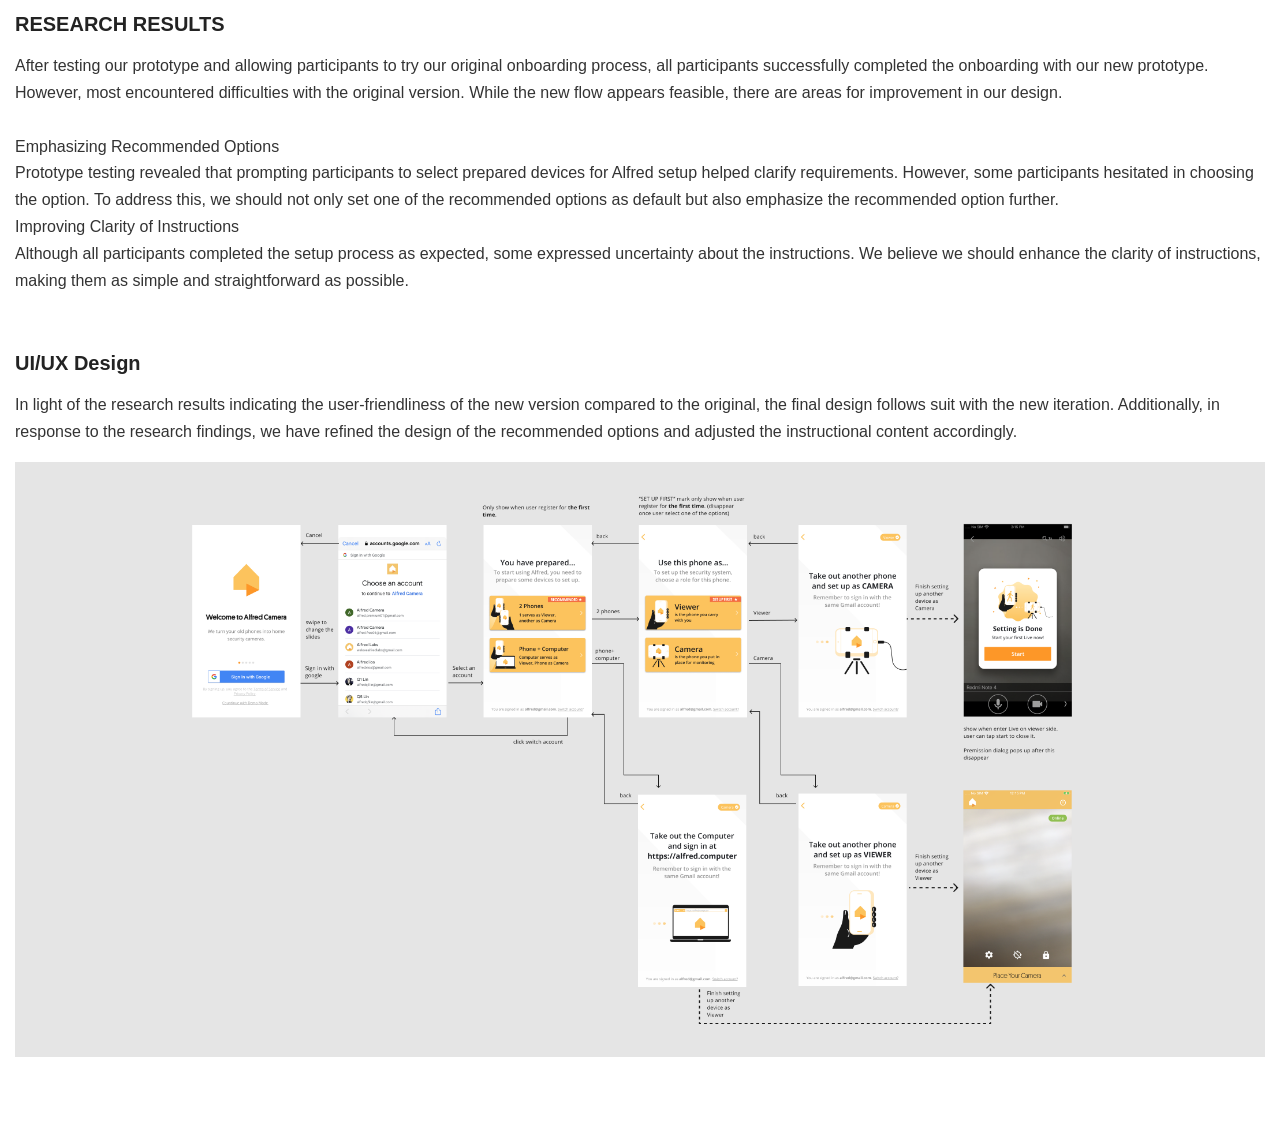
==== commit 1cc8335b: "Update work-0.html" ====
--- a/work-0.html
+++ b/work-0.html
@@ -106,7 +106,7 @@
 
             <p class="font">
                 Main tasks in usability testing: (1) Review investment performance, (2) Review investment portfolio content, (3) Adjust investment amounts.
-
+                <br>
                 <br><b>Usage scenarios, from user interviews:</b>
                 <br>Understanding the contexts in which users engage in these tasks is crucial for prioritizing design optimizations.
                 <br>
@@ -119,9 +119,9 @@
                 <br>
 
                 <br><b>Usability issues, from usability test:</b>
-                <br>(1) Difficulty Finding Adjustment Entrance:
+                <br>• Difficulty Finding Adjustment Entrance:
                <br> While overall operation is smooth, users find it challenging to locate the entrance for adjusting investment amounts. The new design's tab categorization improves clarity and user-friendliness compared to the original. Buttons for adjusting investment amounts or redeeming within the portfolio are more easily accessible. However, finding the entrance for adjusting investment amounts from the homepage is less intuitive.
-                <br>(2) Information Comprehension Challenge:
+                <br>• Information Comprehension Challenge:
                 <br>Understanding information remains the primary pain point for users. Test results indicate that many users struggle to comprehend various pieces of information, such as cumulative return rate, annualized dividend yield, trends in cumulative return rates, details of realized positions, and explanatory text on fees.
                 <br>
                 <br>Based on usage scenarios, it's evident that platform usage frequency is low, primarily occurring during deductions or rebalancing. In terms of usage frequency, optimizing the app and performance monthly reports may take precedence over the platform itself. Regarding the platform, the frequency of primary functionalities is roughly as follows: reviewing performance > reviewing portfolios > adjusting amounts. This can serve as a reference for prioritizing optimization directions.
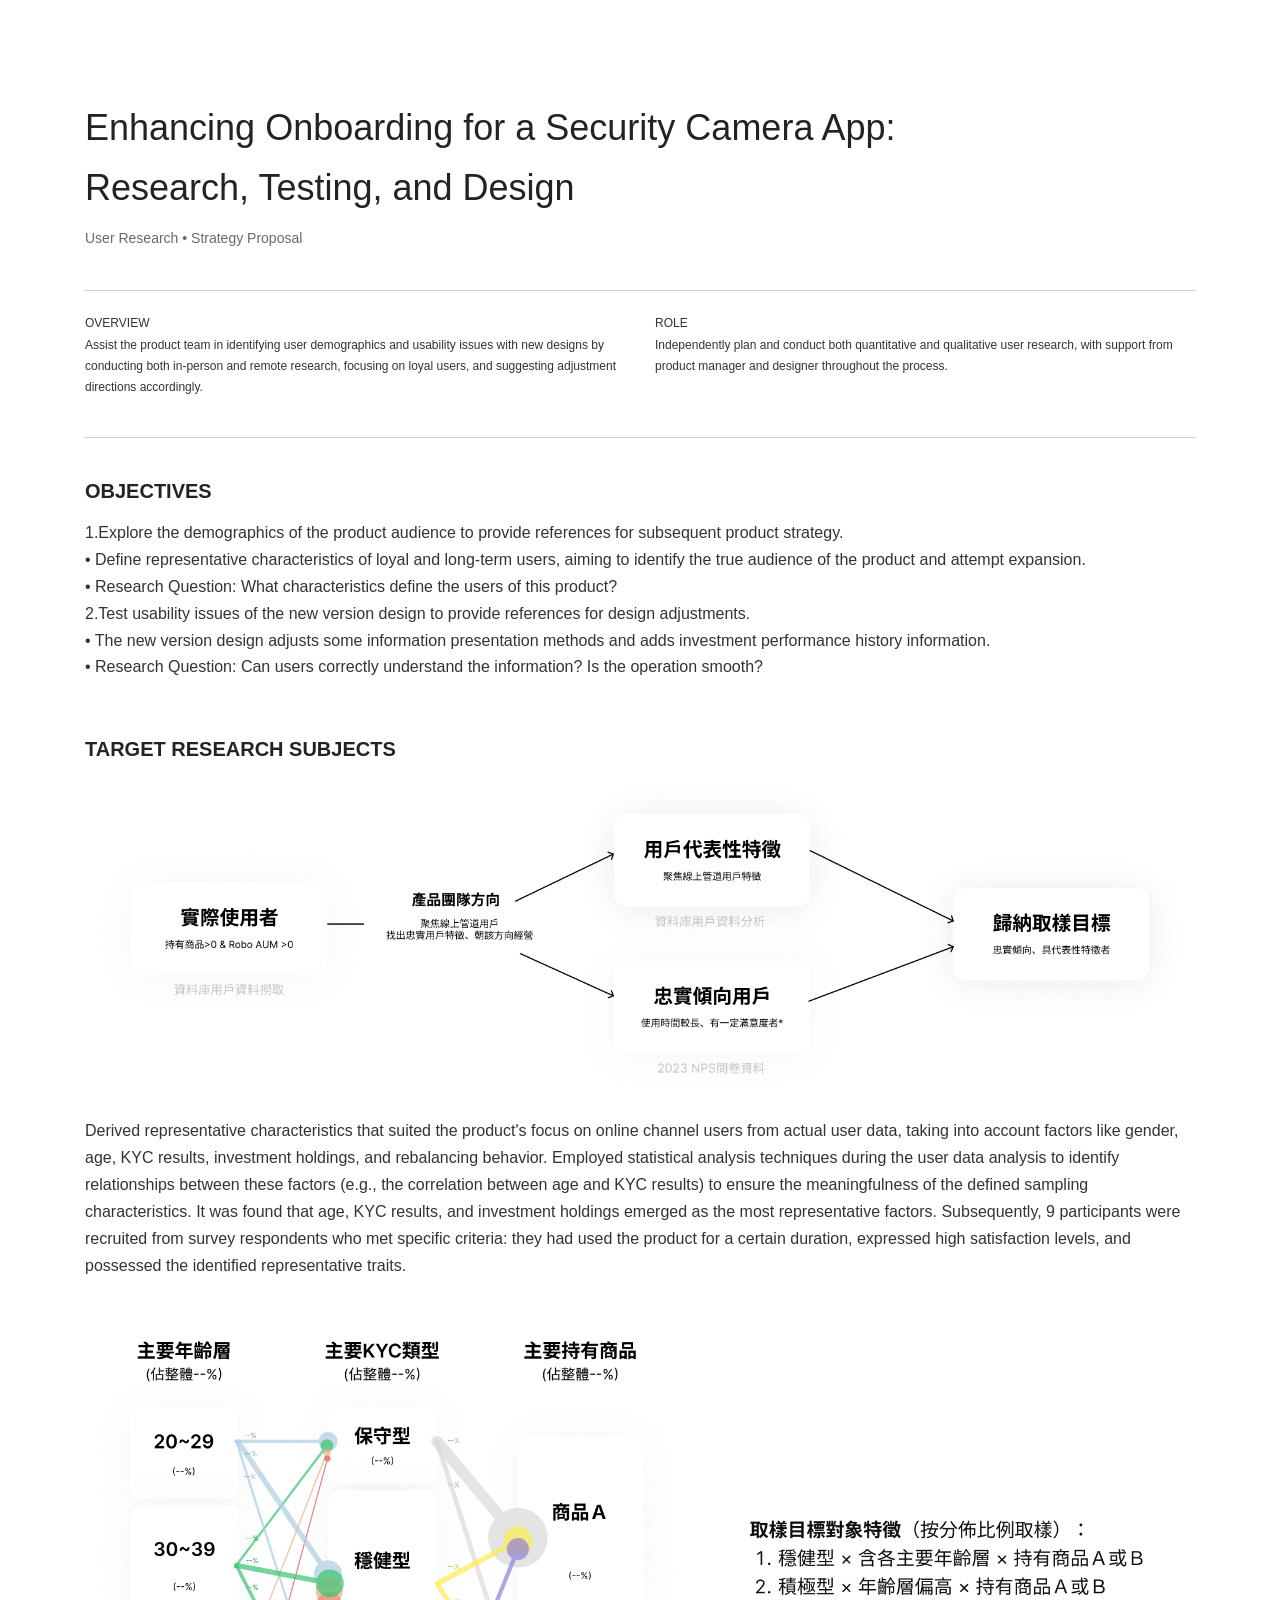
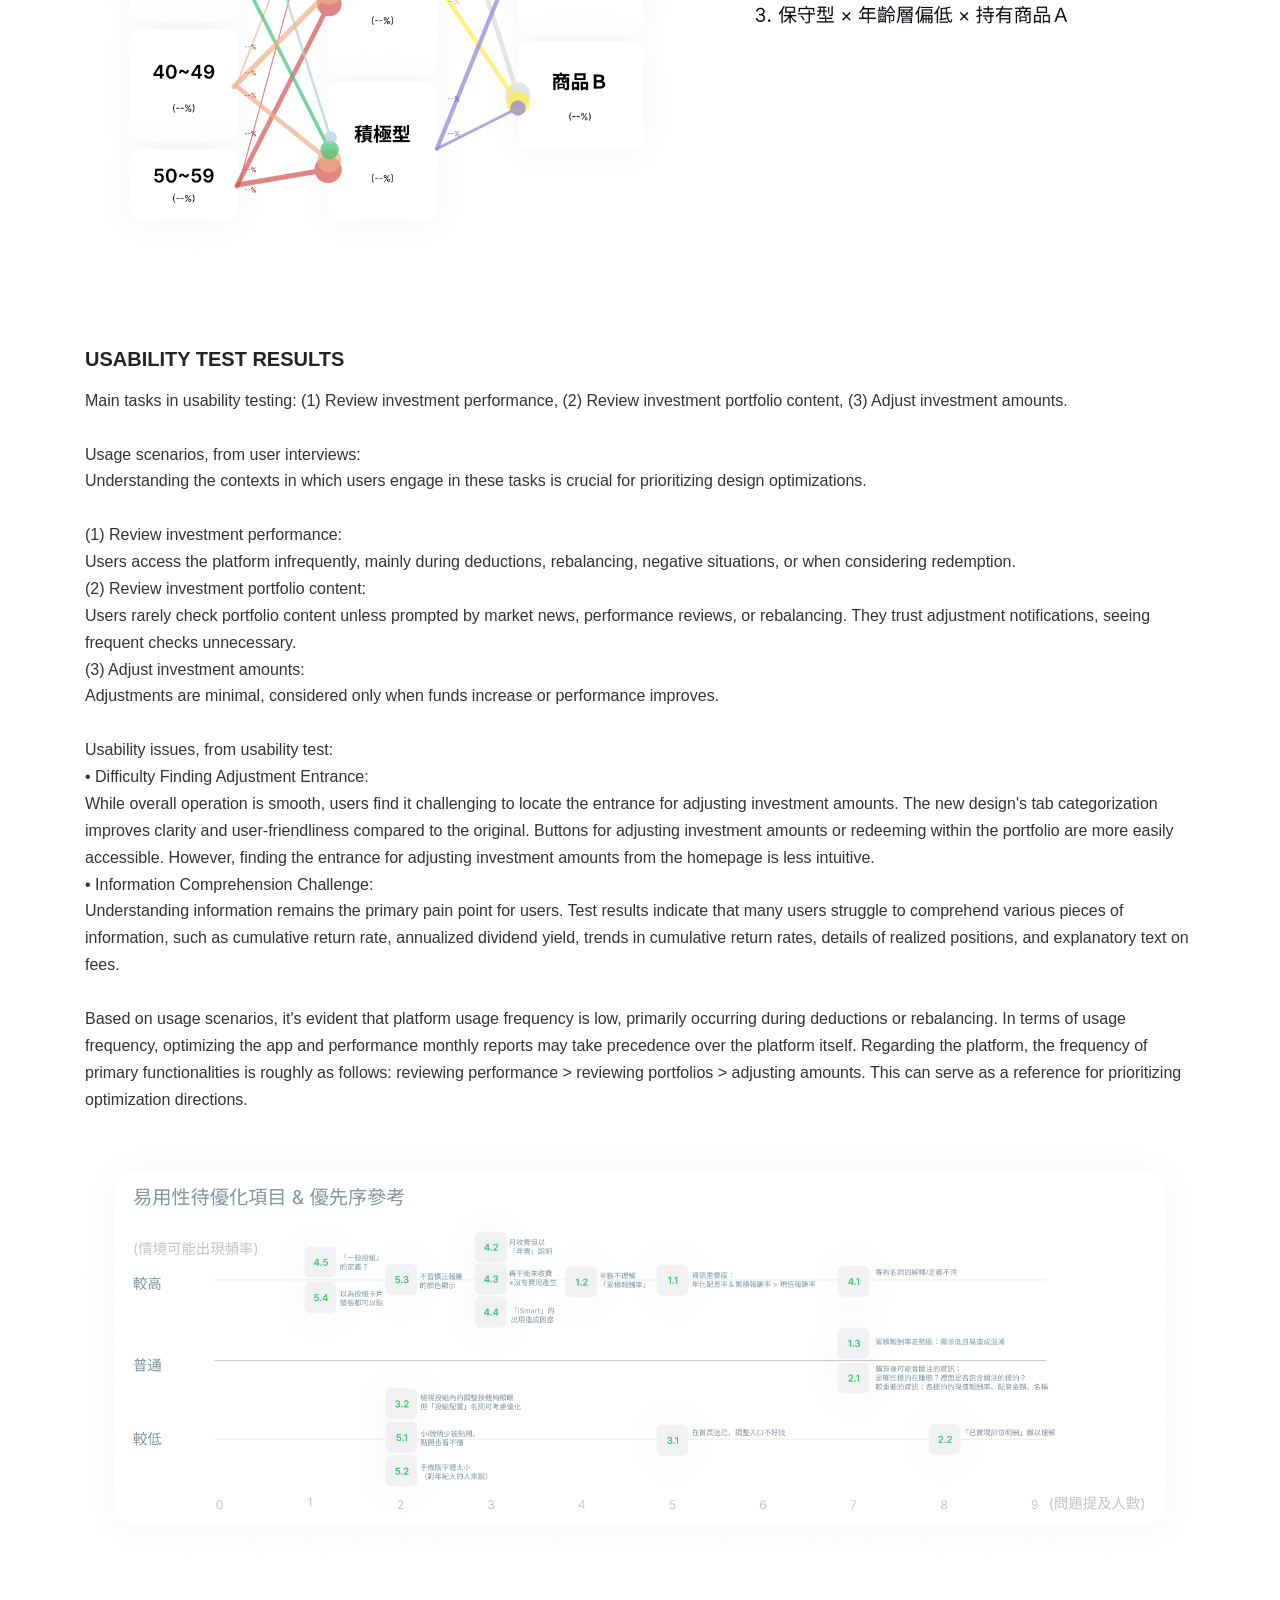
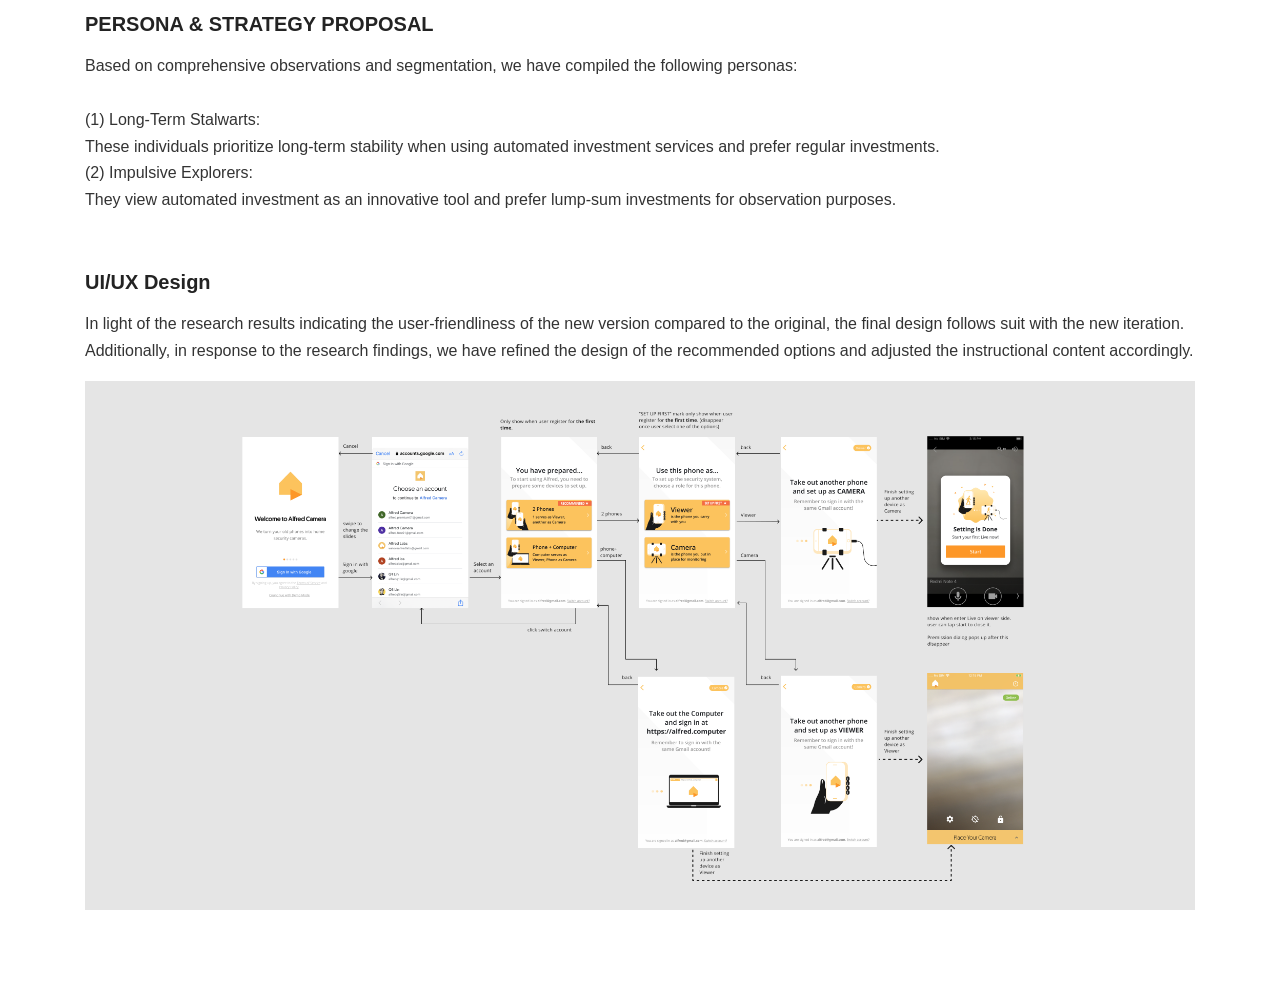
==== commit e53562ee: "test" ====
--- a/work-0.html
+++ b/work-0.html
@@ -98,7 +98,7 @@
 
 <!---end TARGET RESEARCH SUBJECTS--->
 
-<!---start USER RESEARCH--->
+<!---start USABILITY TEST RESULTS--->
         <div class="col-sm-12">
 
               <h4 class="fontsize-3 space"><b>USABILITY TEST RESULTS</b>
@@ -128,32 +128,25 @@
             </p>
 
         </div>
-
                 <img src="images/plot.png" width="100%"  class="center-1">
 
-            </div>
 
-          </div>
-
-
-<!---end USER RESEARCH--->
-
+<!---end USABILITY TEST RESULTS--->
 
 <!---start RESEARCH RESULTS--->
           <div class="col-sm-12">
 
-              <h4 class="fontsize-3 space"><b>RESEARCH RESULTS</b>
+              <h4 class="fontsize-3 space"><b>PERSONA & STRATEGY PROPOSAL</b>
               </h4>
 
             <p class="font">
-                After testing our prototype and allowing participants to try our original onboarding process, all participants successfully completed the onboarding with our new prototype. However, most encountered difficulties with the original version. While the new flow appears feasible, there are areas for improvement in our design.
+                Based on comprehensive observations and segmentation, we have compiled the following personas:
                 <br>
-                <br><b>Emphasizing Recommended Options</b>
-                <br>Prototype testing revealed that prompting participants to select prepared devices for Alfred setup helped clarify requirements. However, some participants hesitated in choosing the option. To address this, we should not only set one of the recommended options as default but also emphasize the recommended option further.
-                <br><b>Improving Clarity of Instructions</b>
-                <br>Although all participants completed the setup process as expected, some expressed uncertainty about the instructions. We believe we should enhance the clarity of instructions, making them as simple and straightforward as possible.
+                <br>(1) Long-Term Stalwarts:
+                <br>These individuals prioritize long-term stability when using automated investment services and prefer regular investments.
+                <br>(2) Impulsive Explorers:
+                <br>They view automated investment as an innovative tool and prefer lump-sum investments for observation purposes.
             </p>
-
   
           </div>
 
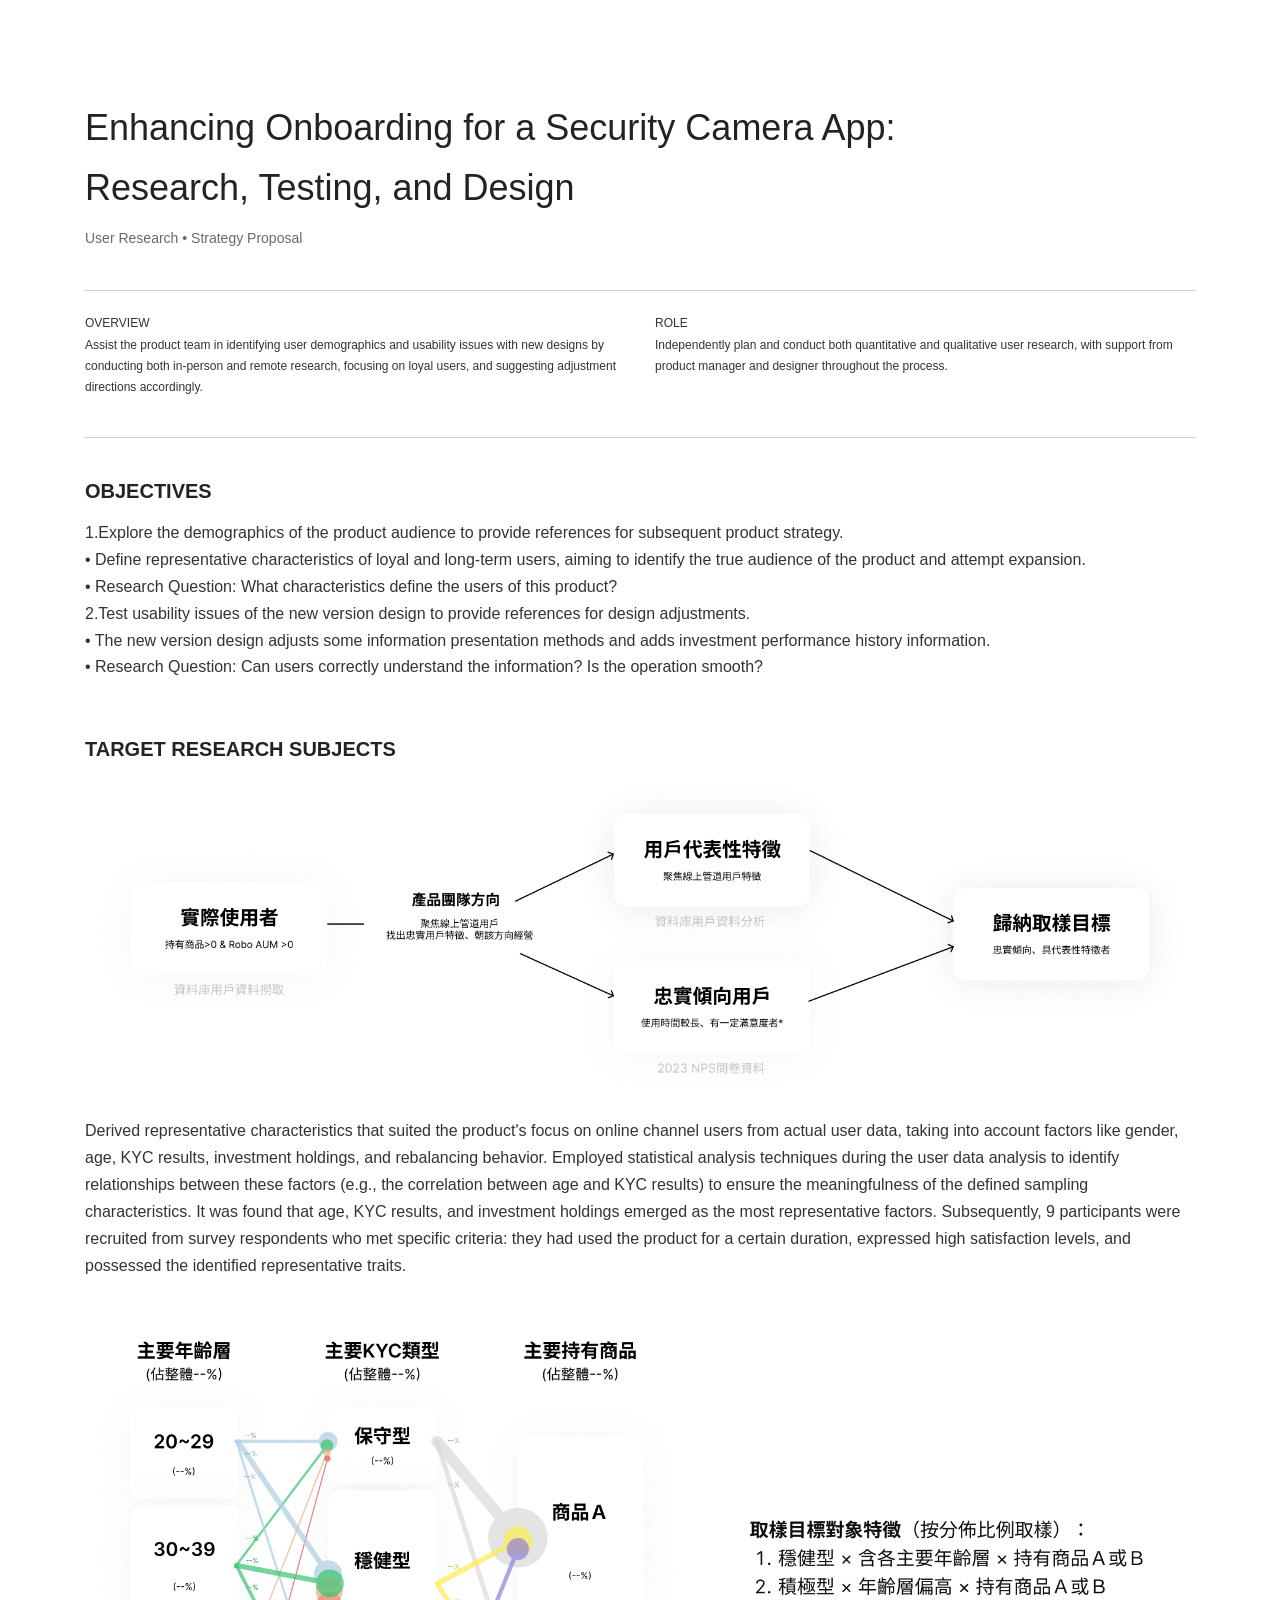
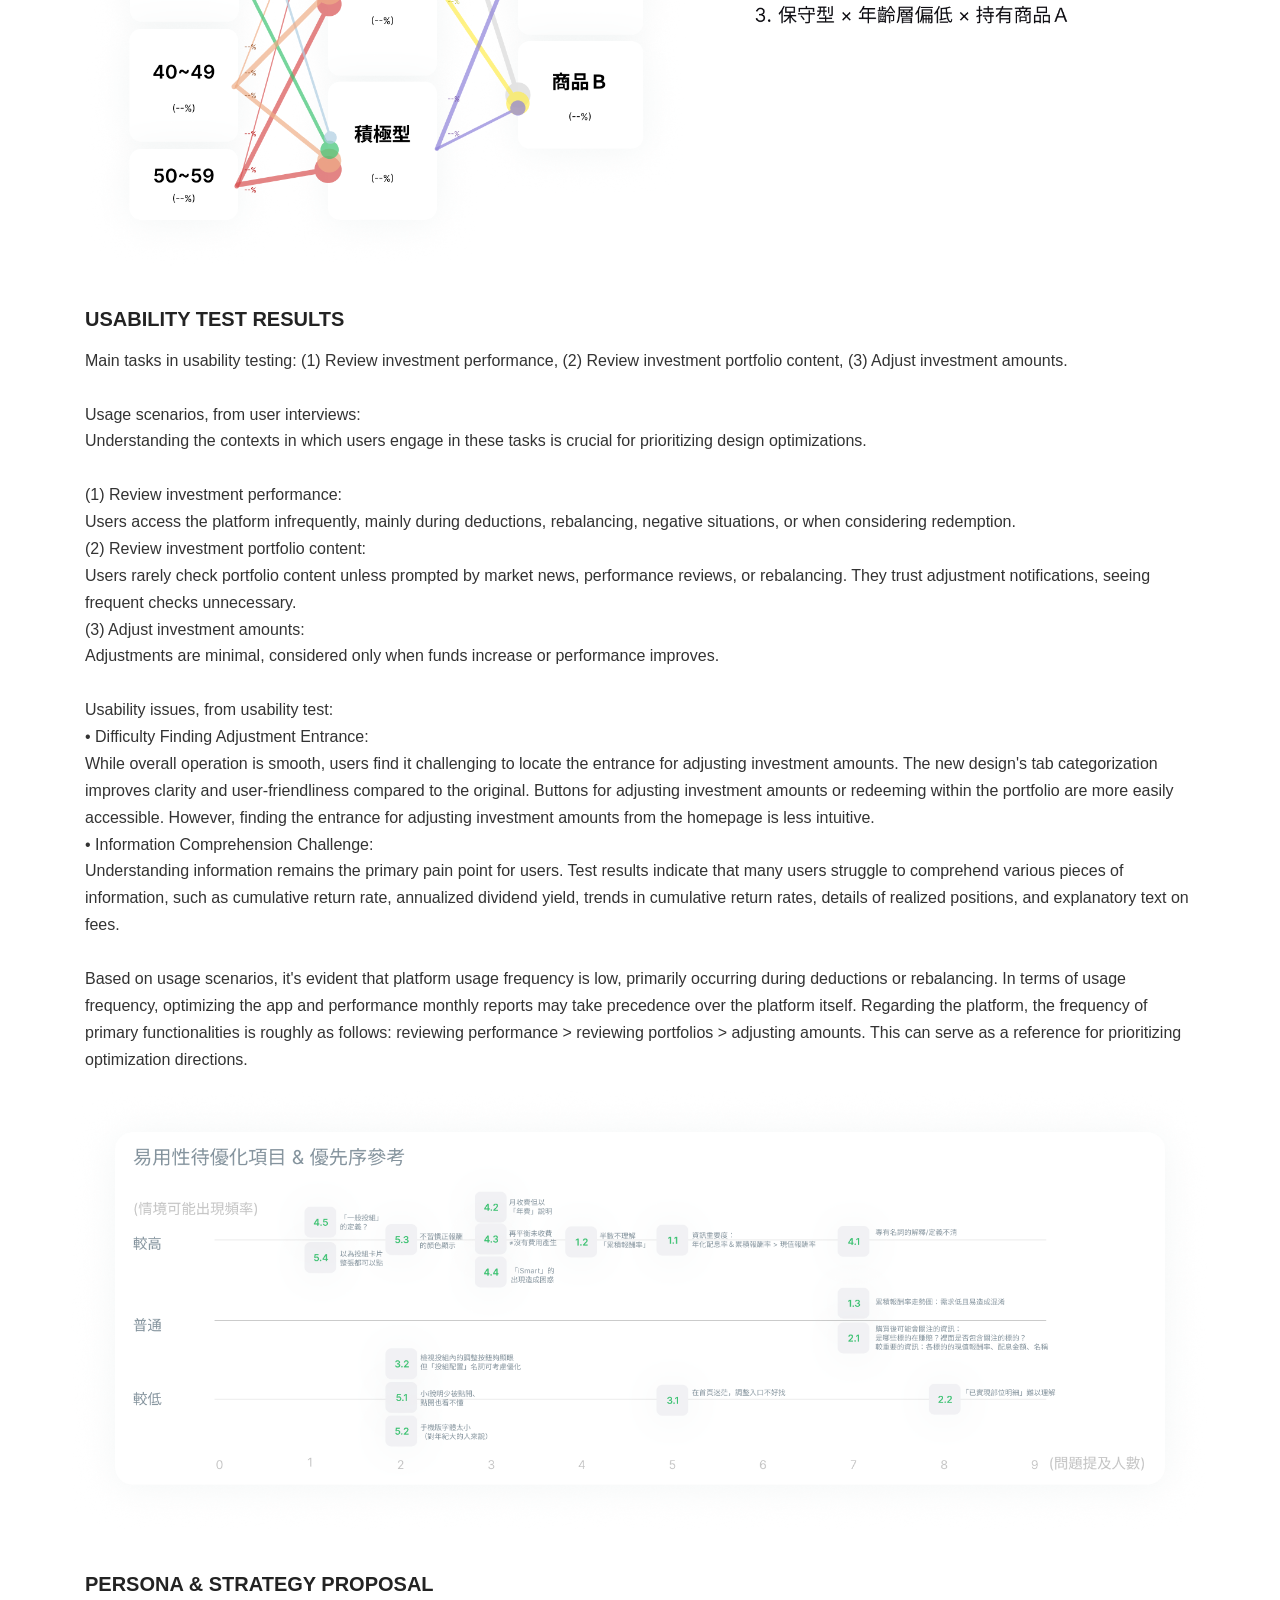
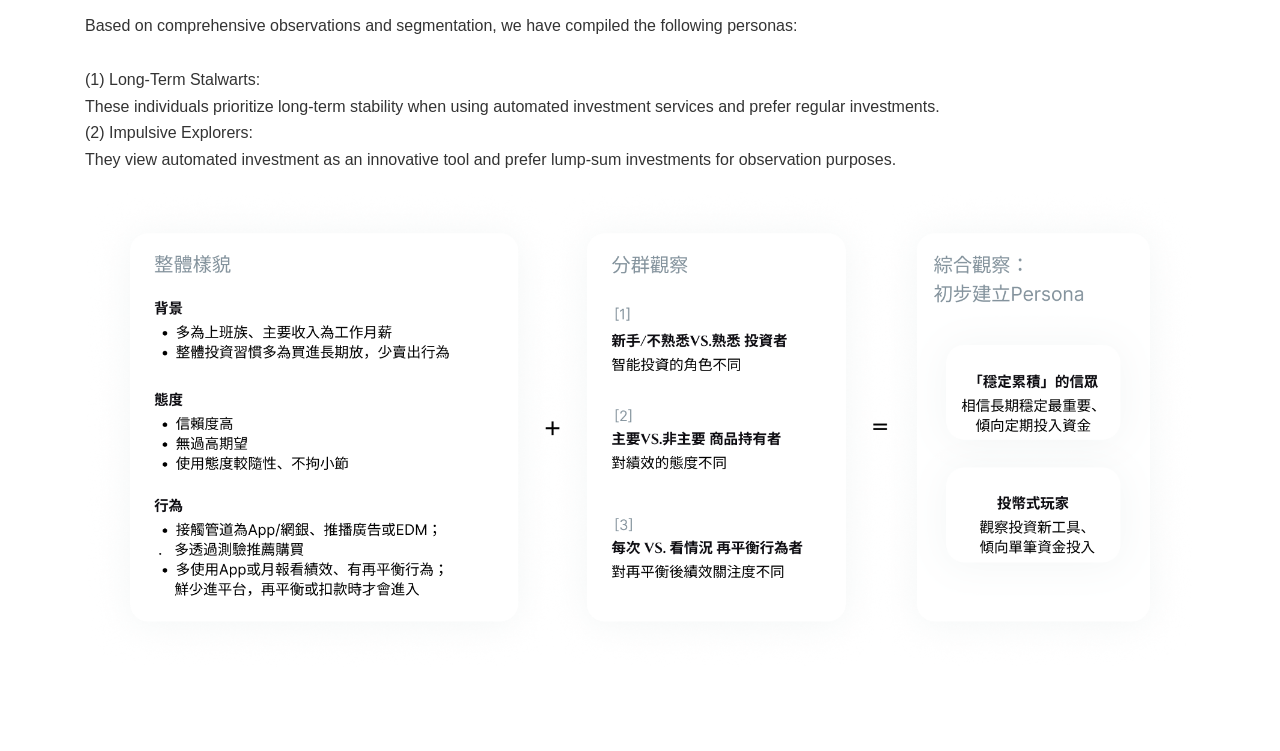
==== commit 34fcad80: "Update work-0.html" ====
--- a/work-0.html
+++ b/work-0.html
@@ -91,8 +91,6 @@
                 </p>
                 
                 <img src="images/target.png" width="100%"  class="center-1">
-                <div class="space">
-                </div>
 
           </div>
 
@@ -133,7 +131,7 @@
 
 <!---end USABILITY TEST RESULTS--->
 
-<!---start RESEARCH RESULTS--->
+<!---start PERSONA & STRATEGY PROPOSAL--->
           <div class="col-sm-12">
 
               <h4 class="fontsize-3 space"><b>PERSONA & STRATEGY PROPOSAL</b>
@@ -147,29 +145,13 @@
                 <br>(2) Impulsive Explorers:
                 <br>They view automated investment as an innovative tool and prefer lump-sum investments for observation purposes.
             </p>
+
+            <img src="images/persona.png" width="100%"  class="center-1">
   
           </div>
 
-<!---end RESEARCH RESULTS--->
+<!---end PERSONA & STRATEGY PROPOSAL--->
 
-
-<!---start UI/UX Design--->
-          <div class="col-sm-12">
-
-              <h4 class="fontsize-3 space"><b>UI/UX Design</b>
-              </h4>
-
-            <p class="font">
-                In light of the research results indicating the user-friendliness of the new version compared to the original, the final design follows suit with the new iteration. Additionally, in response to the research findings, we have refined the design of the recommended options and adjusted the instructional content accordingly.
-            </p>
-
-            <img src="images/onboarding.png" width="100%"  class="center-1">
-
-
-  
-          </div>
-
-<!---end UI/UX Design--->
 
         <div class="col-sm-12 space"></div>
         <div class="col-sm-12 space"></div>
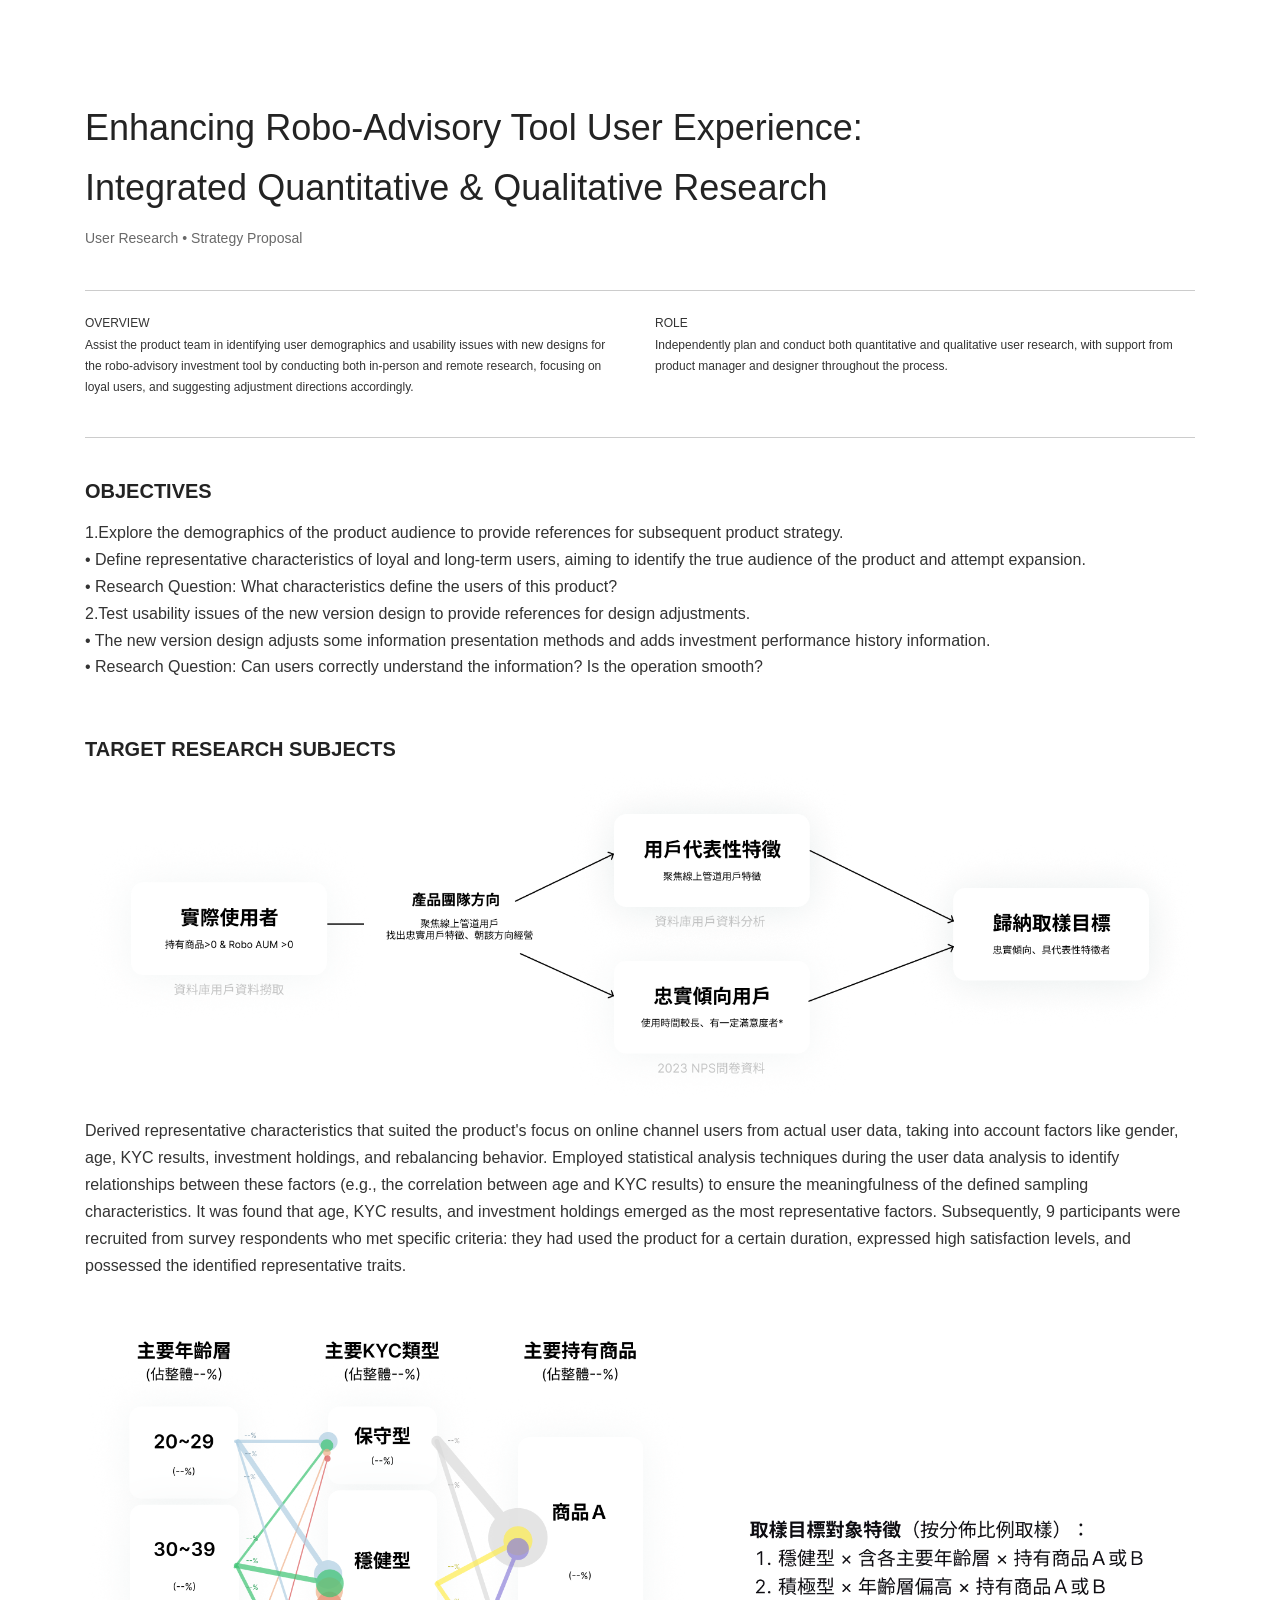
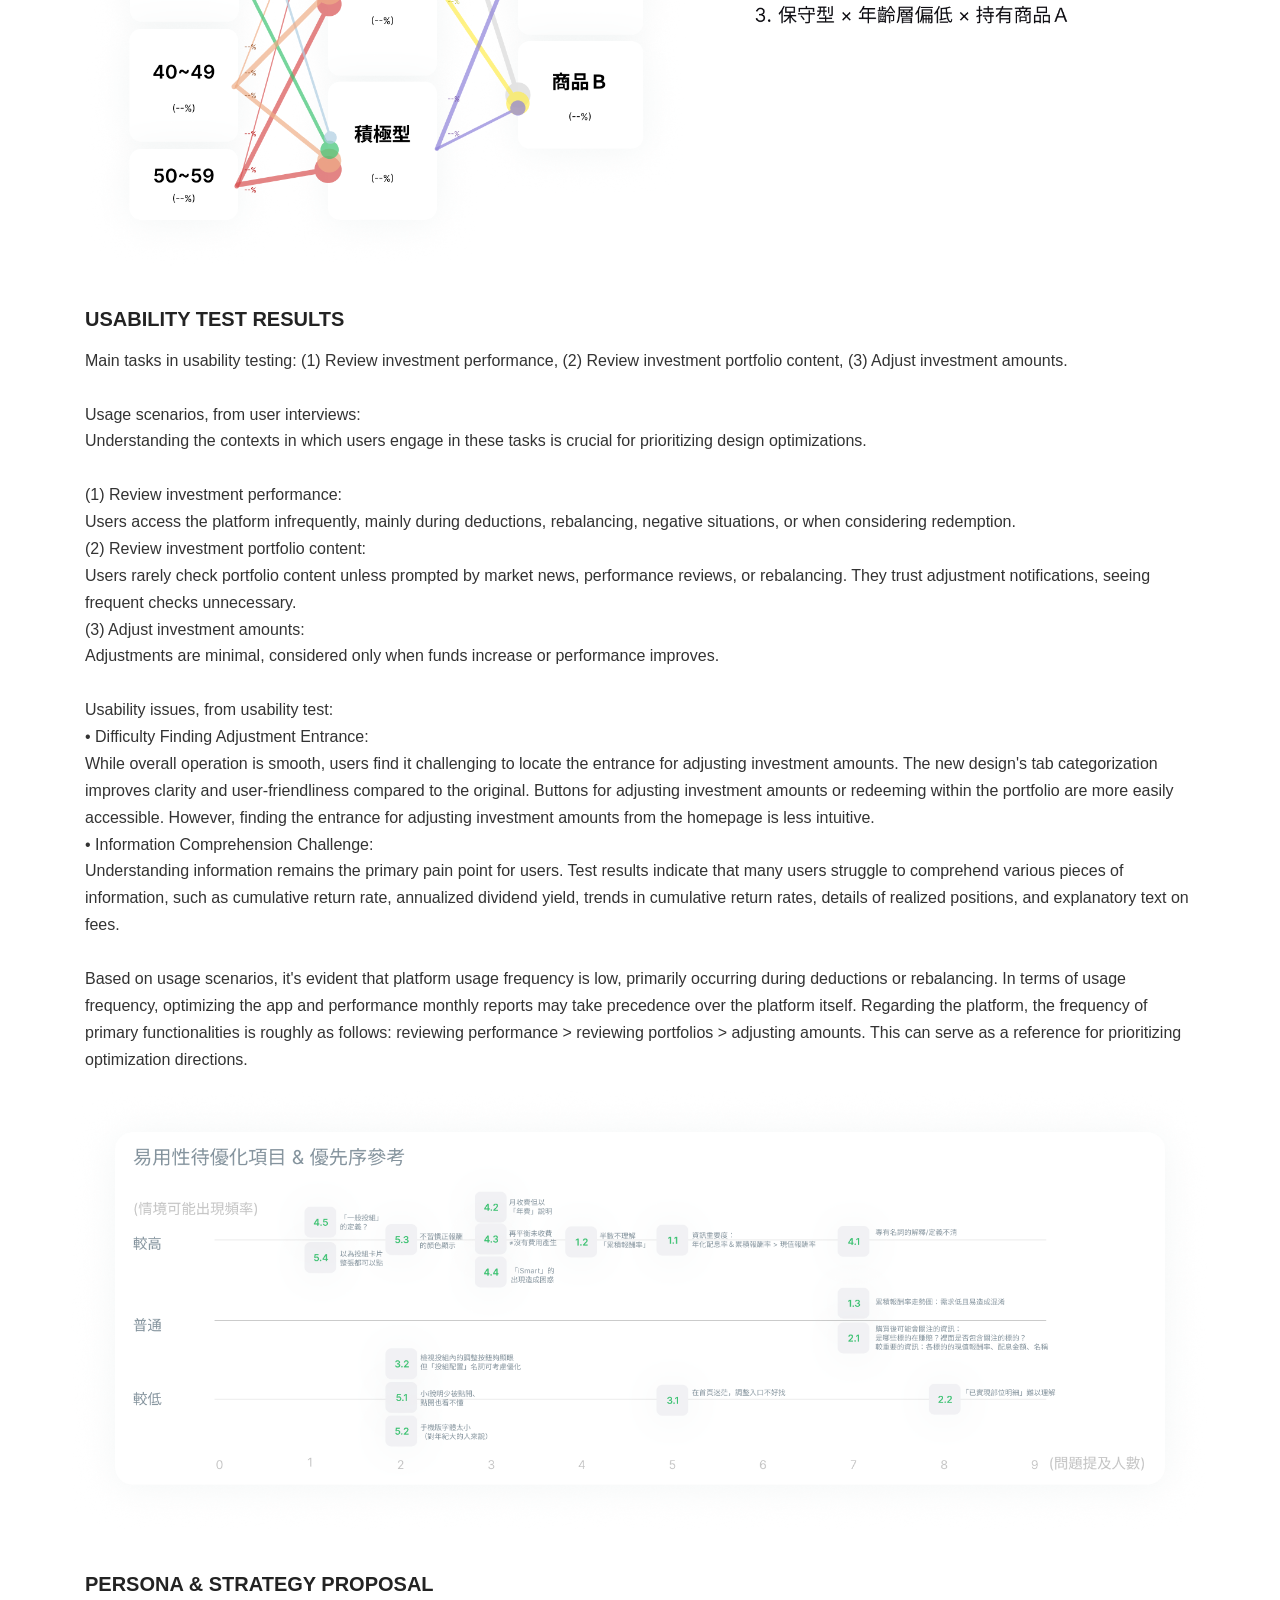
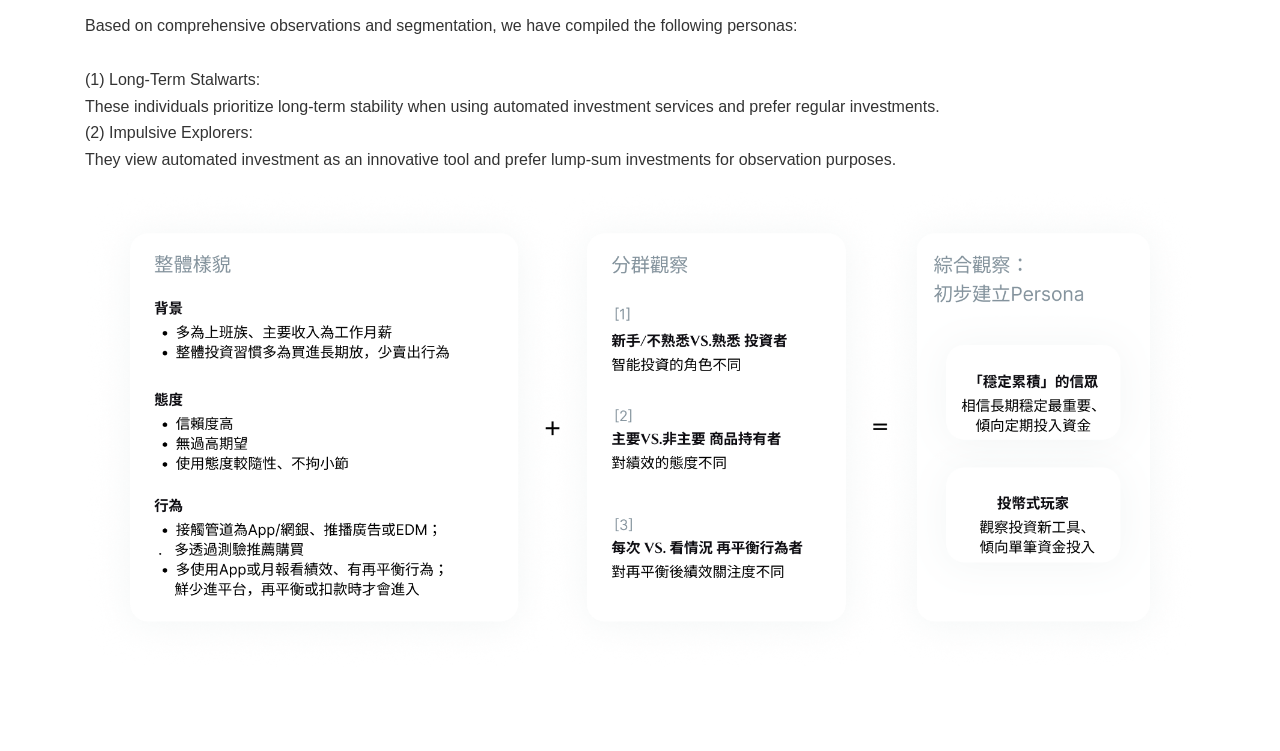
==== commit 1b83a186: "test" ====
--- a/work-0.html
+++ b/work-0.html
@@ -29,7 +29,7 @@
 
           <div class="col-sm-12 ">
 
-            <h2 class="fontsize-5"><b>Enhancing Onboarding for a Security Camera App:</b> <br>Research, Testing, and Design</h2>
+            <h2 class="fontsize-5"><b>Enhancing Robo-Advisory Tool User Experience:</b> <br>Integrated Quantitative & Qualitative Research</h2>
             <p class="fontsize-2">User Research • Strategy Proposal</p>
             <hr class="style-six space">
           </div>
@@ -37,7 +37,7 @@
           <div class="col-sm-6">
               <p2 class="font">
               <b>OVERVIEW</b>
-              <br>Assist the product team in identifying user demographics and usability issues with new designs by conducting both in-person and remote research, focusing on loyal users, and suggesting adjustment directions accordingly.
+              <br>Assist the product team in identifying user demographics and usability issues with new designs for the robo-advisory investment tool by conducting both in-person and remote research, focusing on loyal users, and suggesting adjustment directions accordingly.
               </p2>
           </div>
 
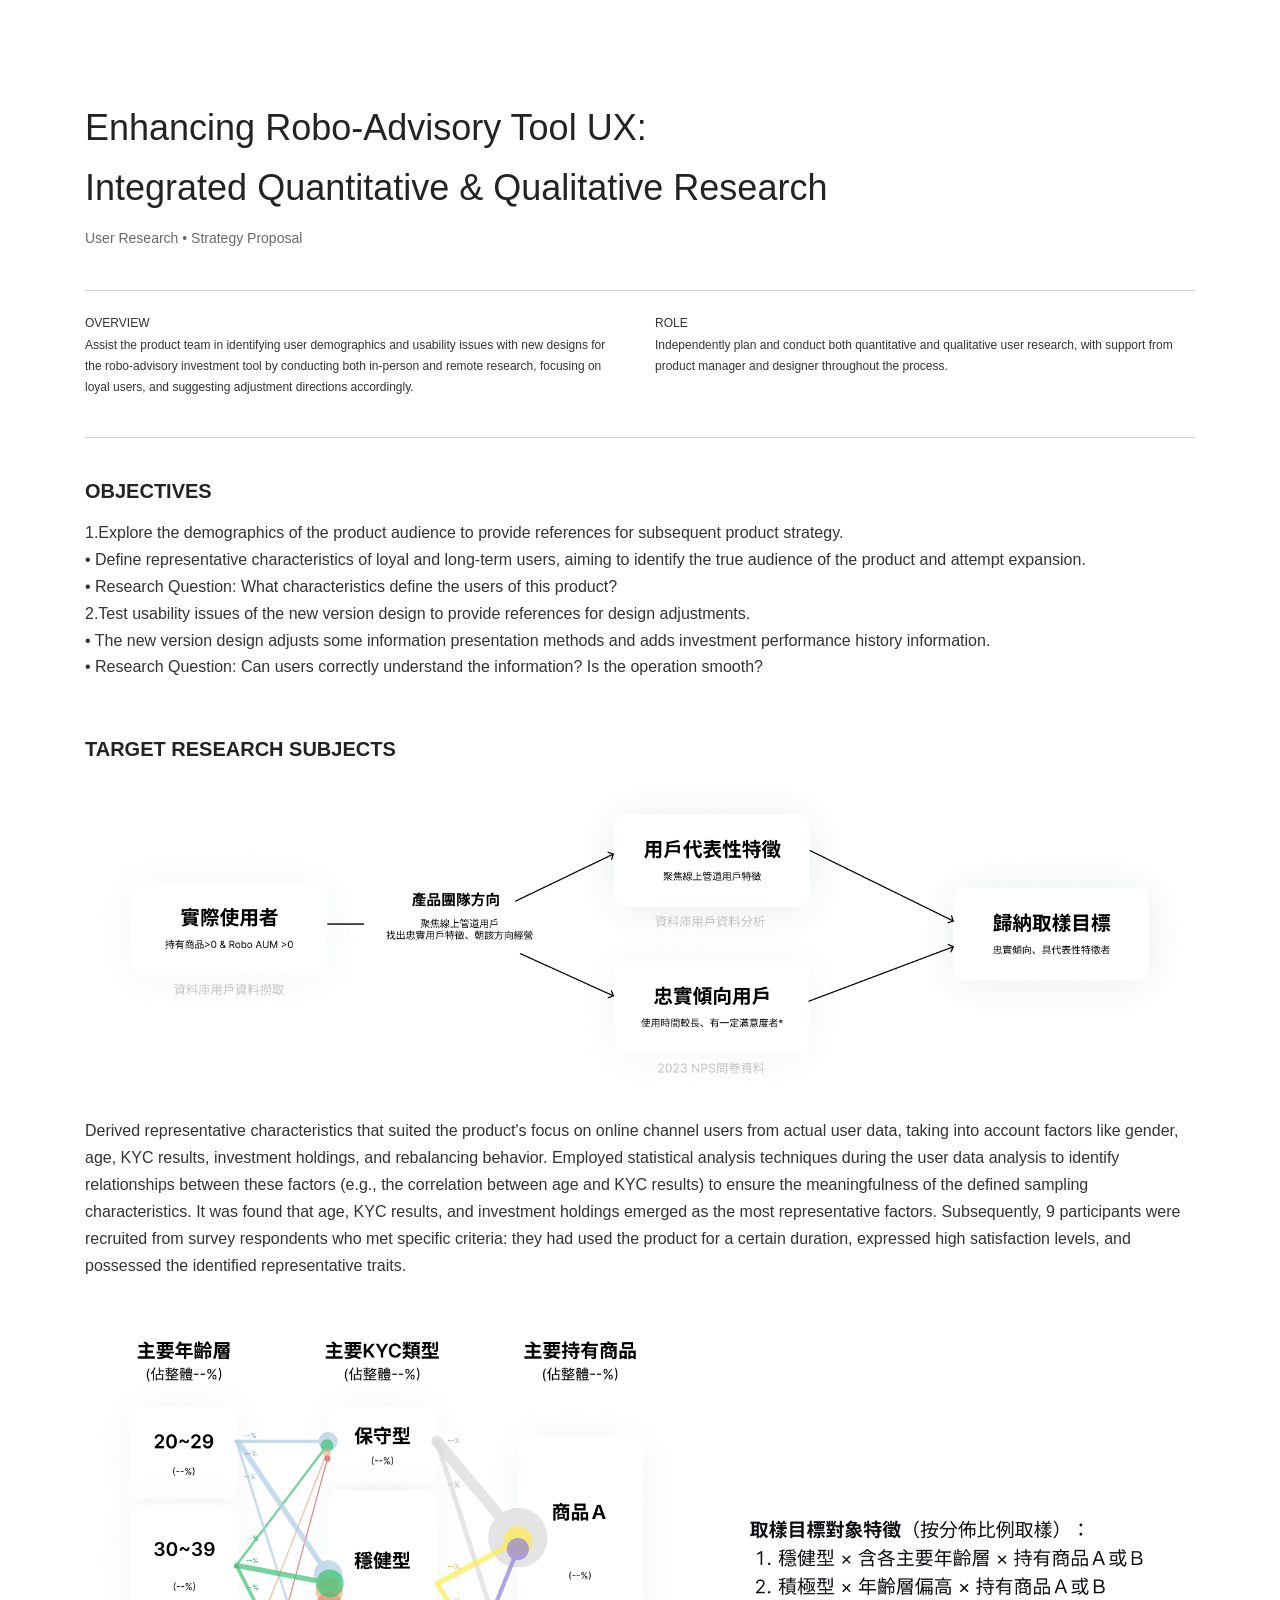
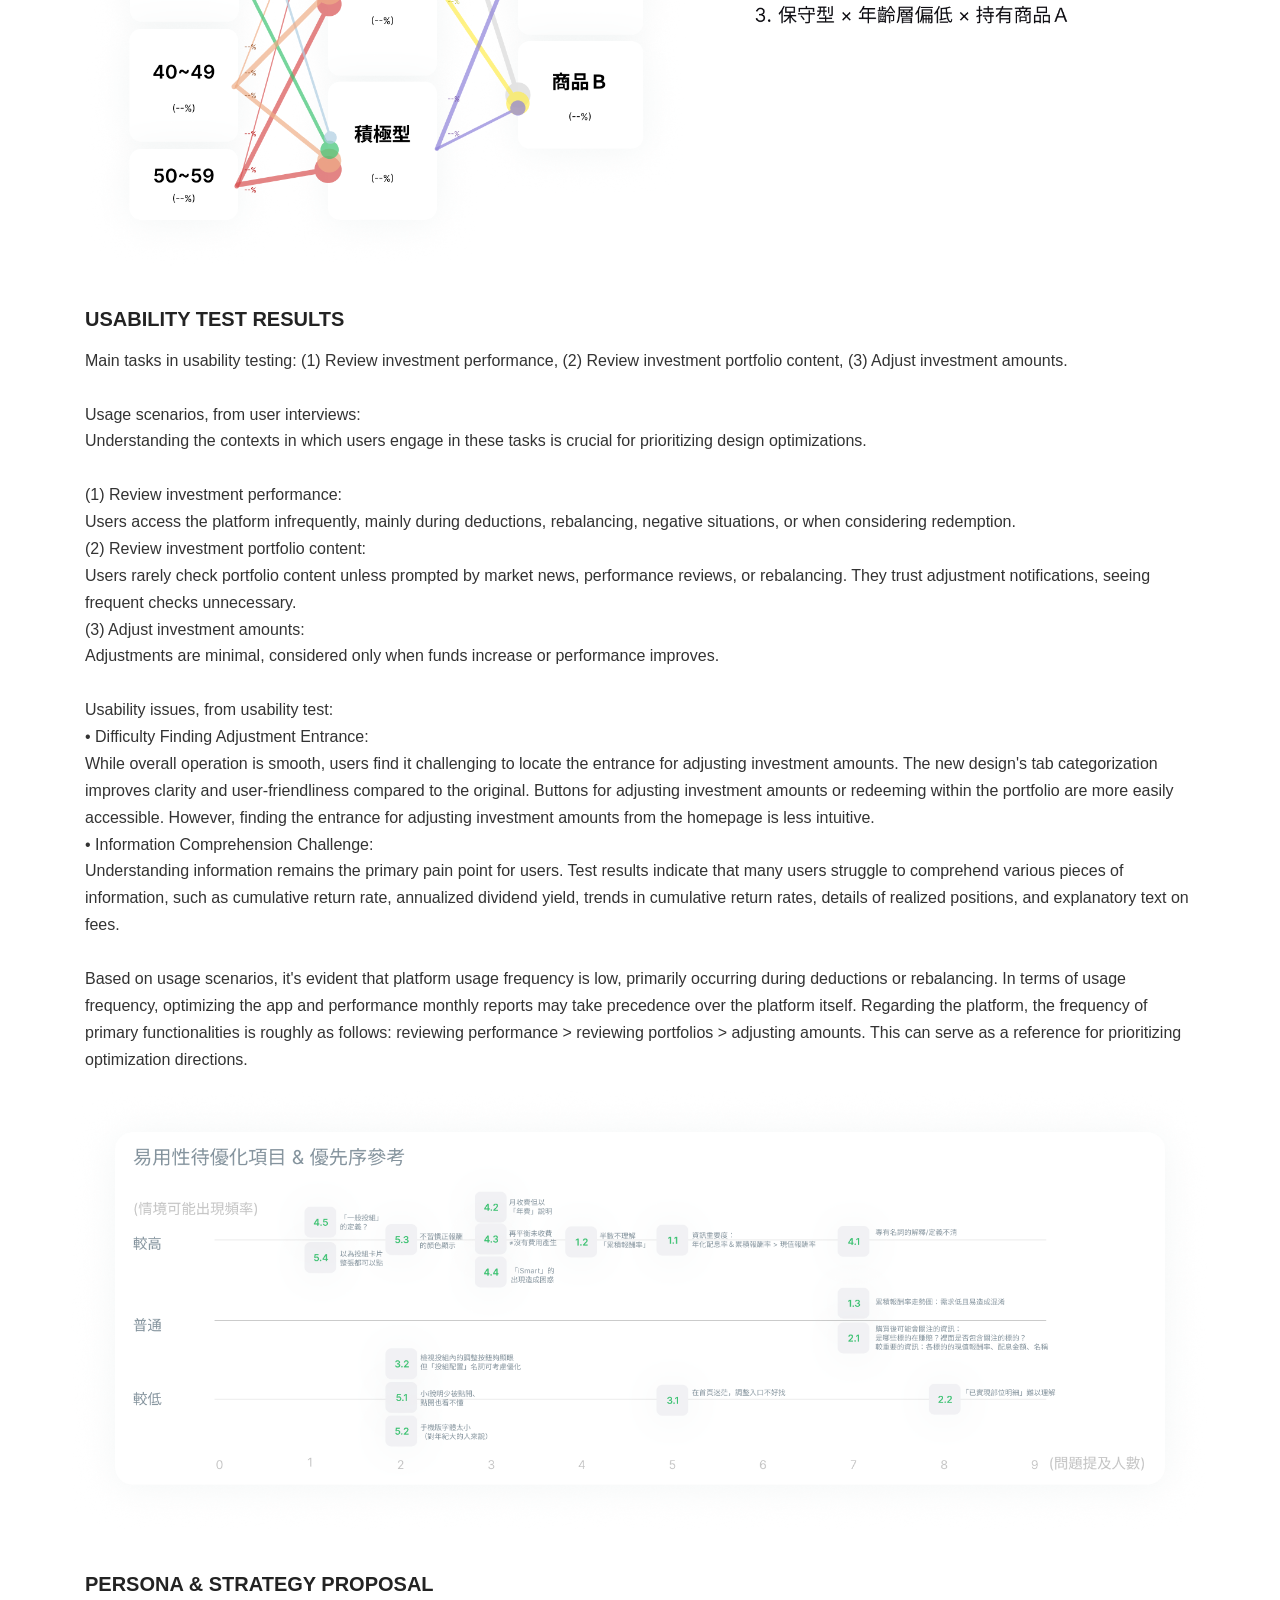
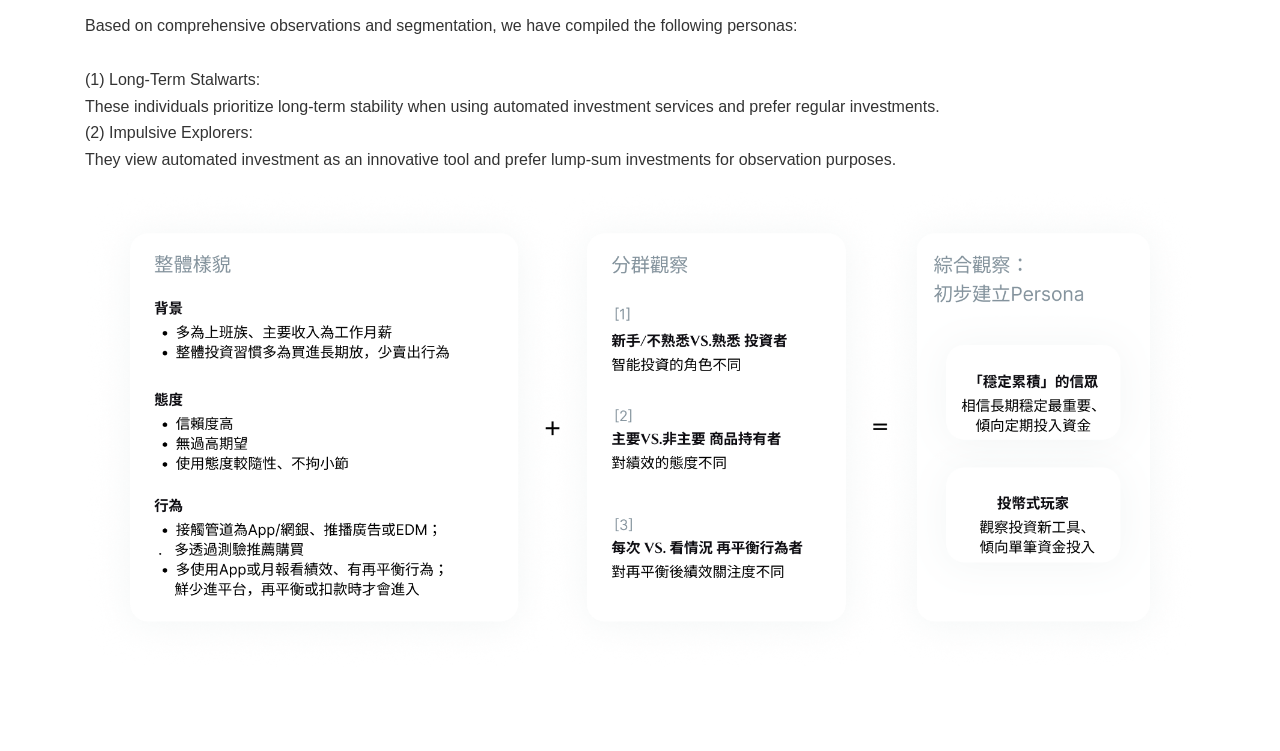
==== commit af7cdccb: "test" ====
--- a/work-0.html
+++ b/work-0.html
@@ -29,7 +29,7 @@
 
           <div class="col-sm-12 ">
 
-            <h2 class="fontsize-5"><b>Enhancing Robo-Advisory Tool User Experience:</b> <br>Integrated Quantitative & Qualitative Research</h2>
+            <h2 class="fontsize-5"><b>Enhancing Robo-Advisory Tool UX:</b> <br>Integrated Quantitative & Qualitative Research</h2>
             <p class="fontsize-2">User Research • Strategy Proposal</p>
             <hr class="style-six space">
           </div>
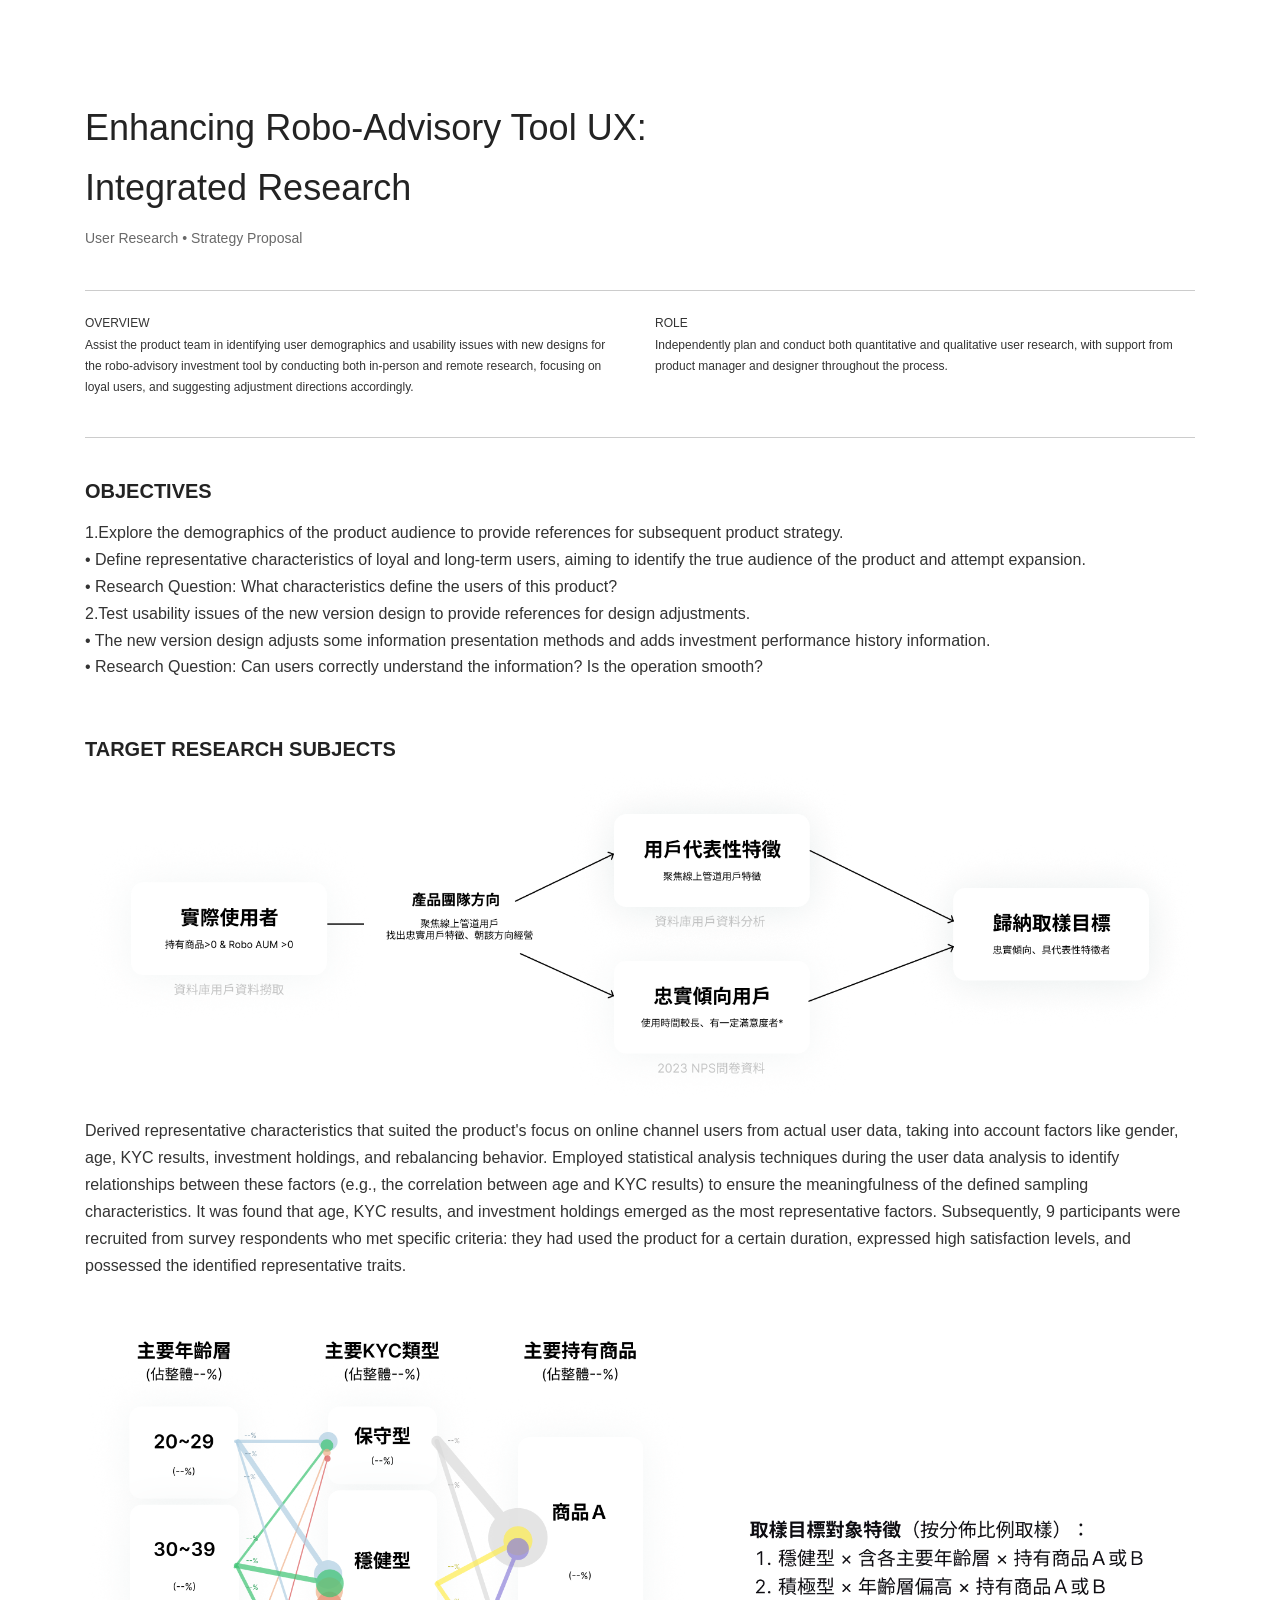
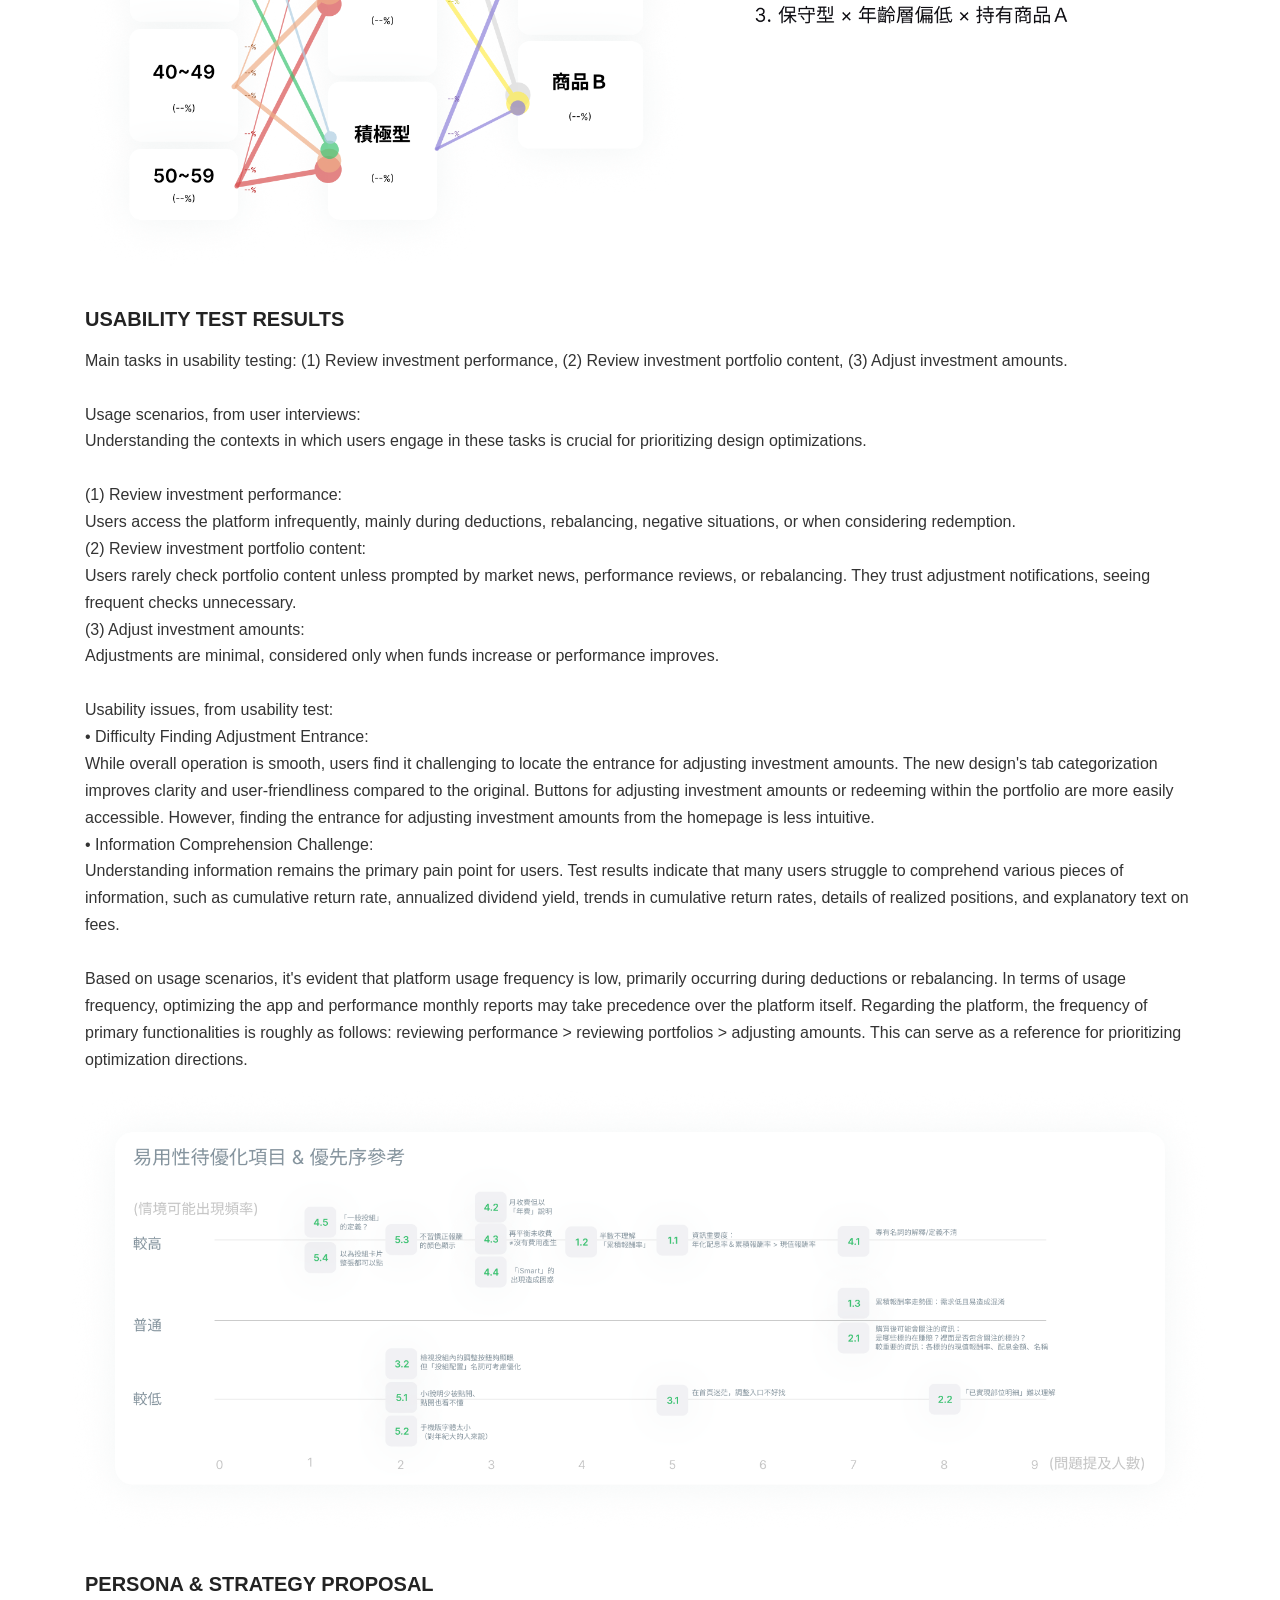
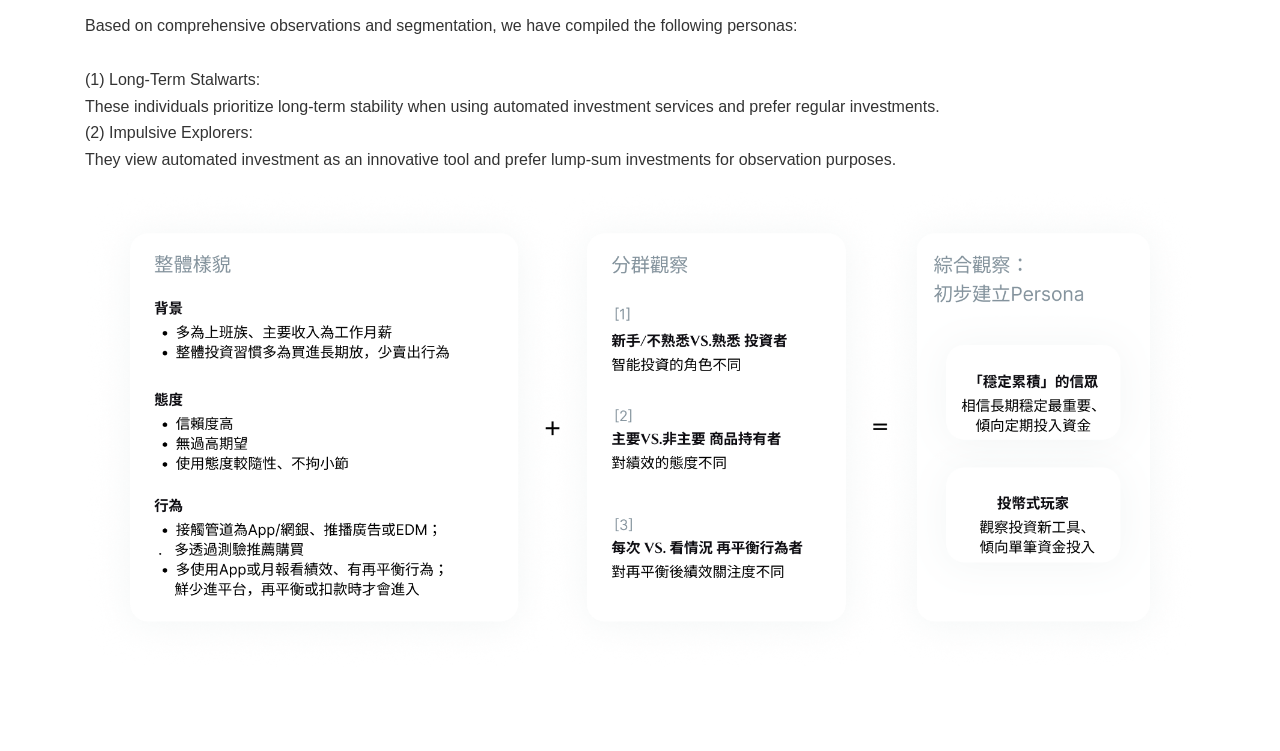
==== commit cec60388: "test" ====
--- a/work-0.html
+++ b/work-0.html
@@ -29,7 +29,7 @@
 
           <div class="col-sm-12 ">
 
-            <h2 class="fontsize-5"><b>Enhancing Robo-Advisory Tool UX:</b> <br>Integrated Quantitative & Qualitative Research</h2>
+            <h2 class="fontsize-5"><b>Enhancing Robo-Advisory Tool UX:</b> <br>Integrated Research</h2>
             <p class="fontsize-2">User Research • Strategy Proposal</p>
             <hr class="style-six space">
           </div>
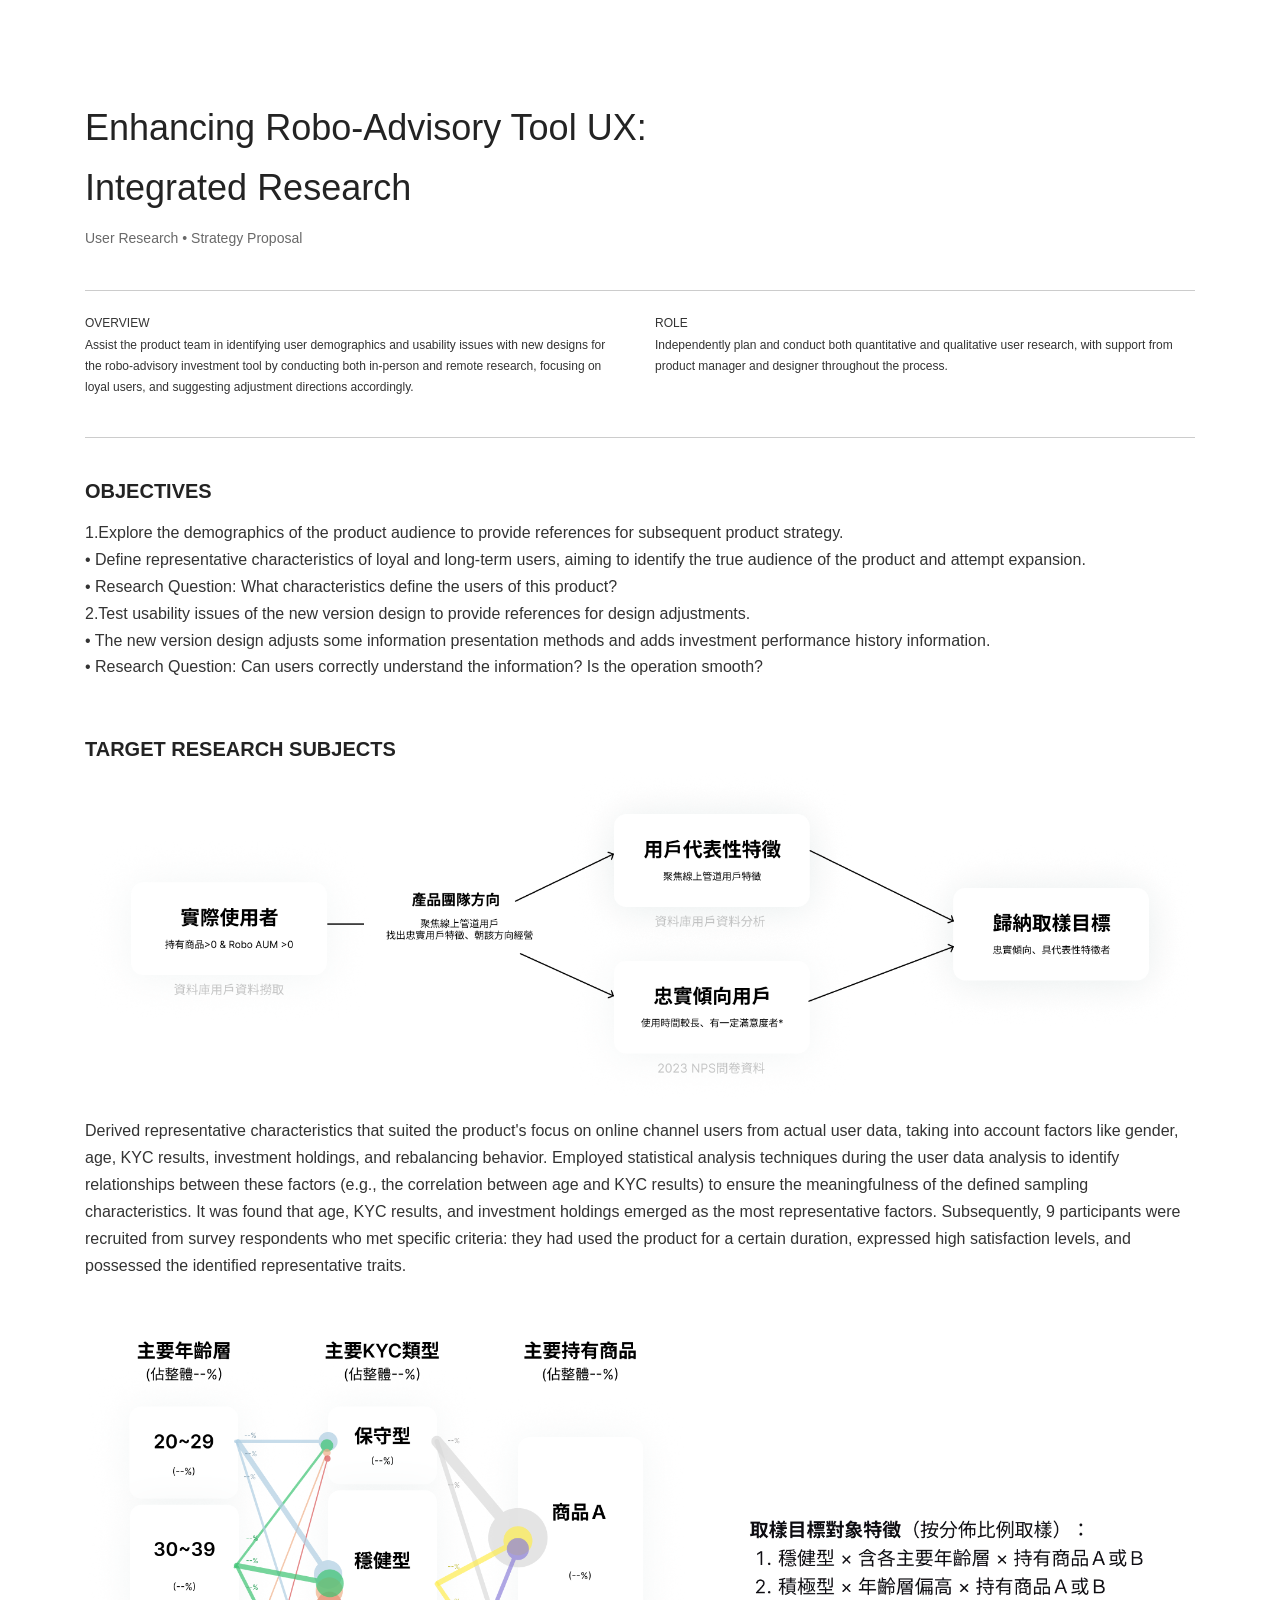
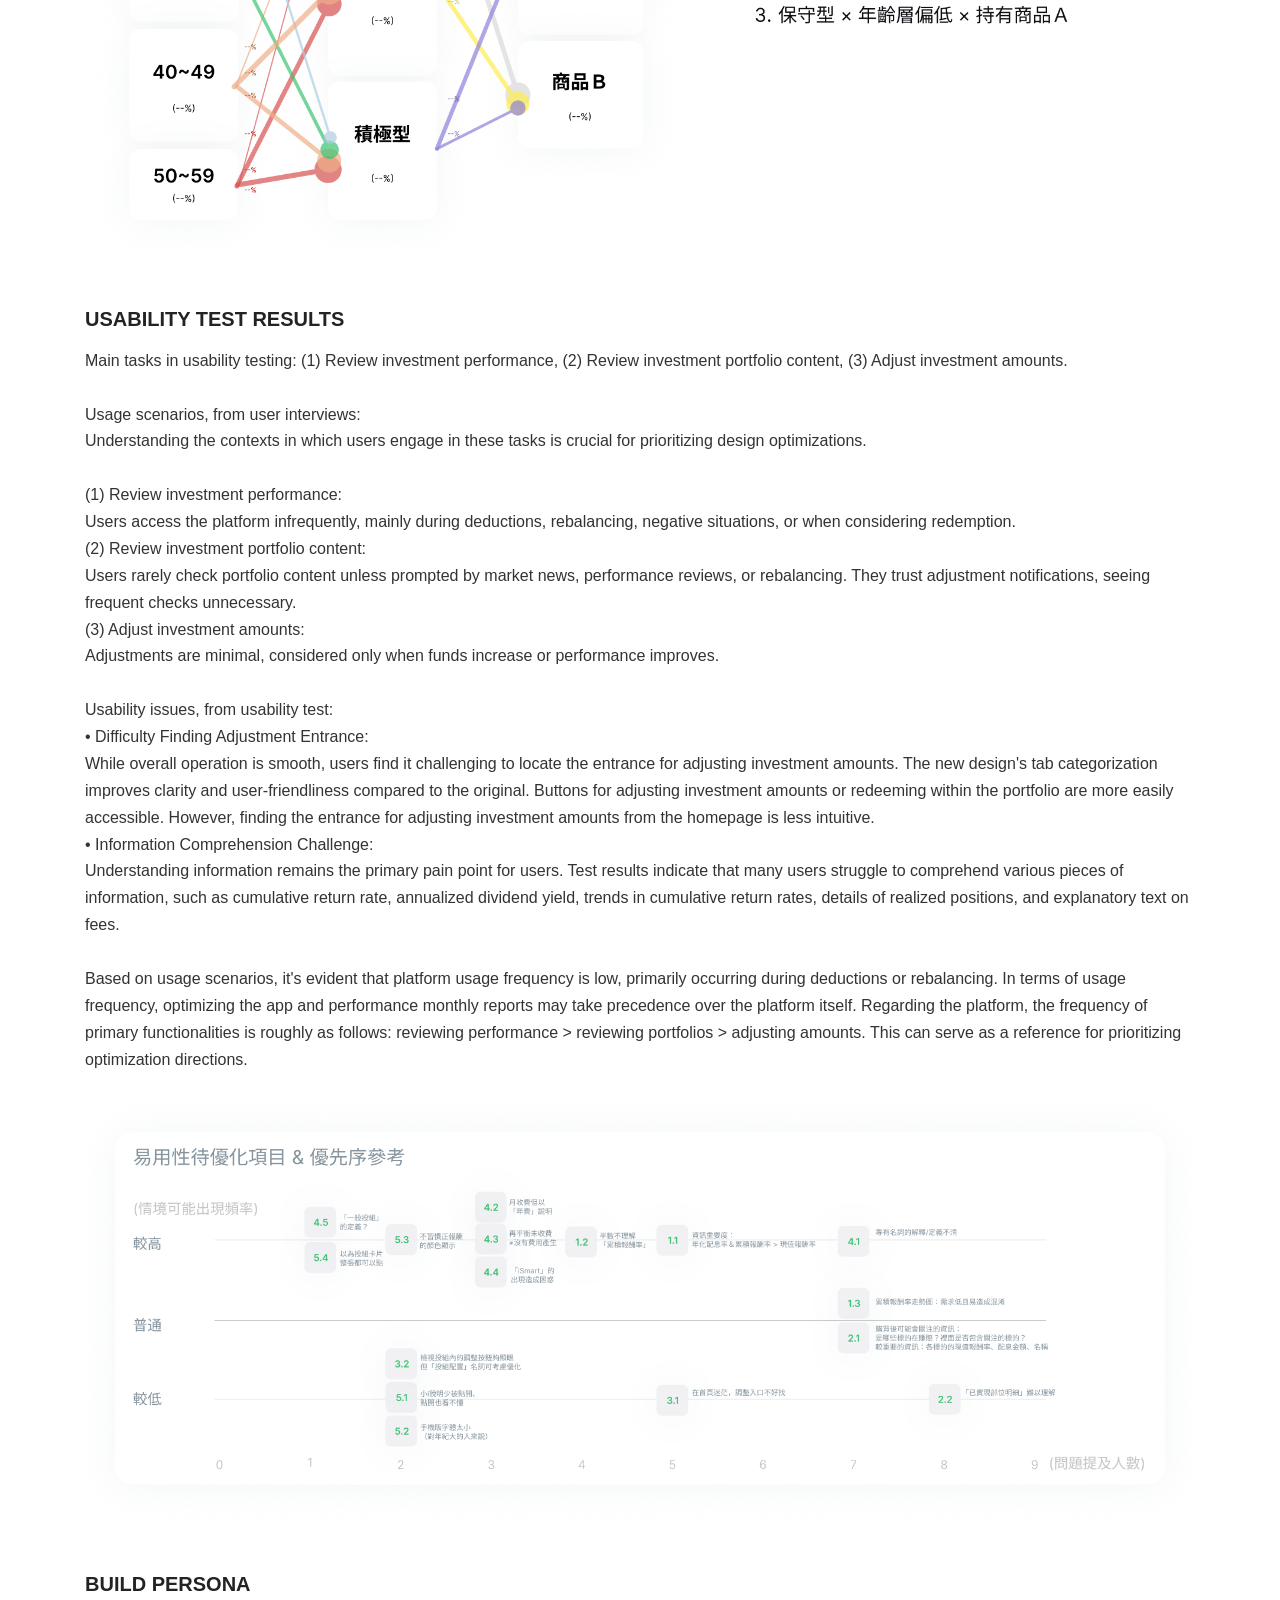
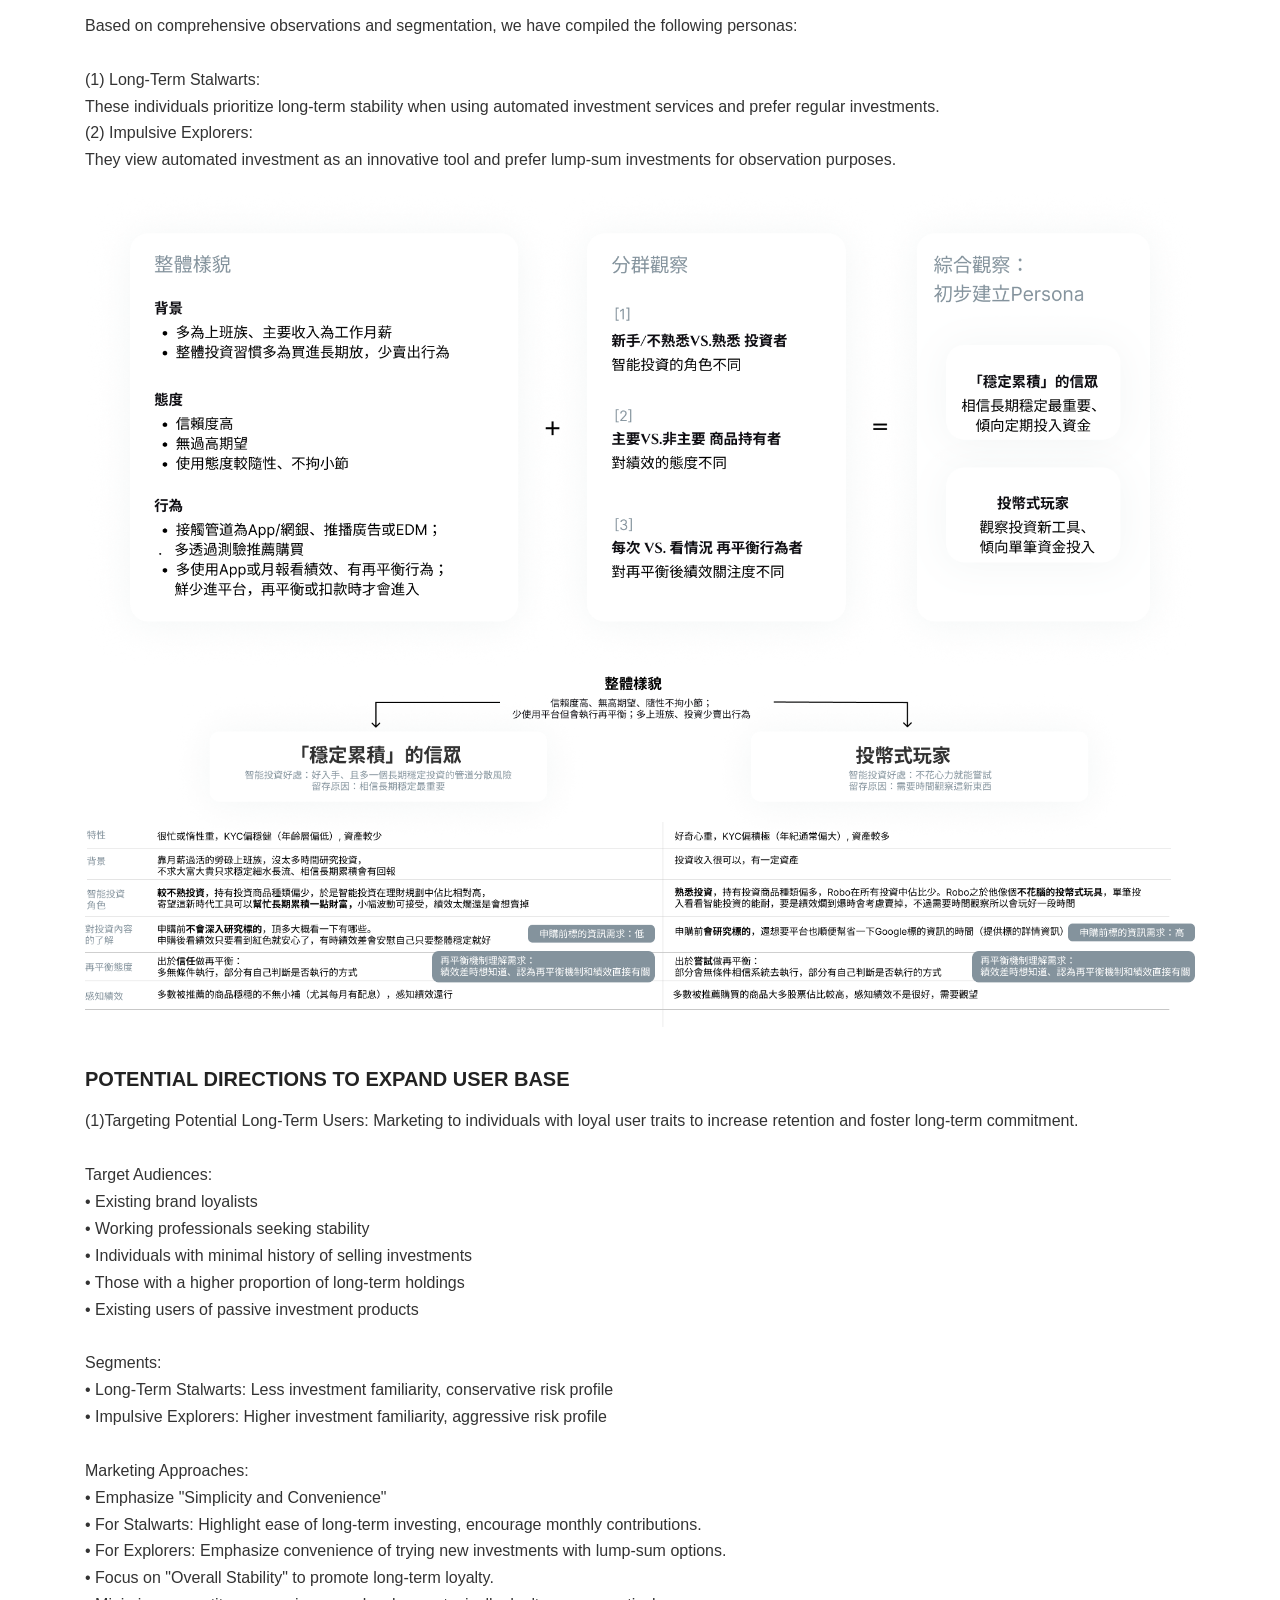
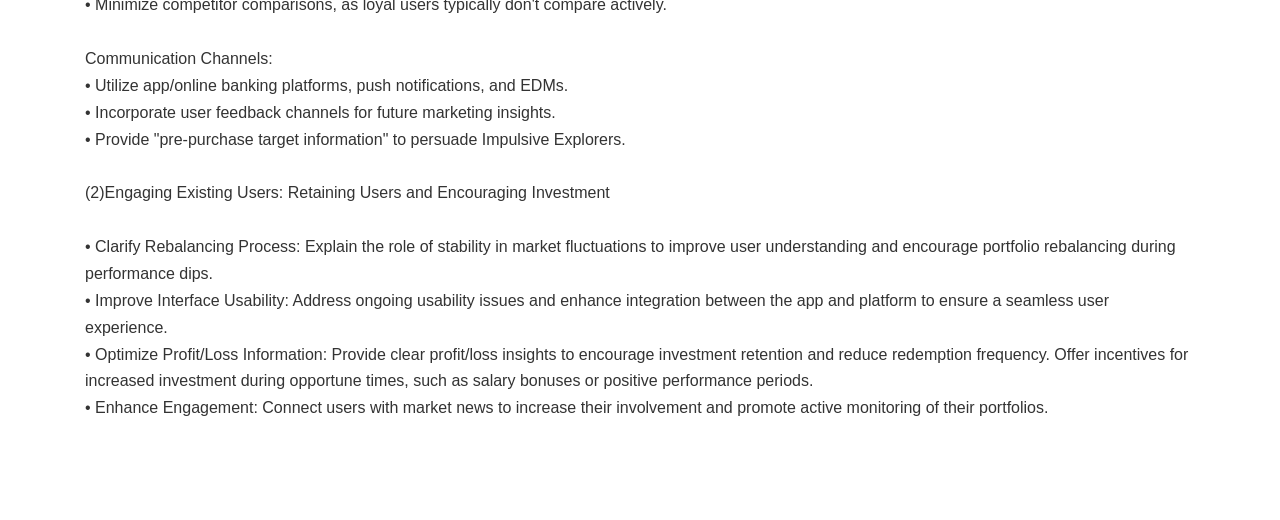
==== commit 4010944f: "test" ====
--- a/work-0.html
+++ b/work-0.html
@@ -131,10 +131,10 @@
 
 <!---end USABILITY TEST RESULTS--->
 
-<!---start PERSONA & STRATEGY PROPOSAL--->
+<!---start PERSONA--->
           <div class="col-sm-12">
 
-              <h4 class="fontsize-3 space"><b>PERSONA & STRATEGY PROPOSAL</b>
+              <h4 class="fontsize-3 space"><b>BUILD PERSONA</b>
               </h4>
 
             <p class="font">
@@ -147,10 +147,55 @@
             </p>
 
             <img src="images/persona.png" width="100%"  class="center-1">
+            <img src="images/segments.png" width="100%"  class="center-1">
   
           </div>
 
-<!---end PERSONA & STRATEGY PROPOSAL--->
+<!---end PERSONA--->
+
+<!---start PERSONA--->
+          <div class="col-sm-12">
+
+              <h4 class="fontsize-3 space"><b>POTENTIAL DIRECTIONS TO EXPAND USER BASE</b>
+              </h4>
+
+            <p class="font">
+                (1)Targeting Potential Long-Term Users: Marketing to individuals with loyal user traits to increase retention and foster long-term commitment.
+                <br>
+                <br>Target Audiences:
+                <br>• Existing brand loyalists
+                <br>• Working professionals seeking stability
+                <br>• Individuals with minimal history of selling investments
+                <br>• Those with a higher proportion of long-term holdings
+                <br>• Existing users of passive investment products
+                <br>
+                <br>Segments:
+                <br>• Long-Term Stalwarts: Less investment familiarity, conservative risk profile
+                <br>• Impulsive Explorers: Higher investment familiarity, aggressive risk profile
+                <br>
+                <br>Marketing Approaches:
+                <br>• Emphasize "Simplicity and Convenience"
+                <br>• For Stalwarts: Highlight ease of long-term investing, encourage monthly contributions.
+                <br>• For Explorers: Emphasize convenience of trying new investments with lump-sum options.
+                <br>• Focus on "Overall Stability" to promote long-term loyalty.
+                <br>• Minimize competitor comparisons, as loyal users typically don't compare actively.
+                <br>
+                <br>Communication Channels:
+                <br>• Utilize app/online banking platforms, push notifications, and EDMs.
+                <br>• Incorporate user feedback channels for future marketing insights.
+                <br>• Provide "pre-purchase target information" to persuade Impulsive Explorers.
+                <br>
+                <br>(2)Engaging Existing Users: Retaining Users and Encouraging Investment
+                <br>
+                <br>• Clarify Rebalancing Process: Explain the role of stability in market fluctuations to improve user understanding and encourage portfolio rebalancing during performance dips.
+                <br>• Improve Interface Usability: Address ongoing usability issues and enhance integration between the app and platform to ensure a seamless user experience.
+                <br>• Optimize Profit/Loss Information: Provide clear profit/loss insights to encourage investment retention and reduce redemption frequency. Offer incentives for increased investment during opportune times, such as salary bonuses or positive performance periods.
+                <br>• Enhance Engagement: Connect users with market news to increase their involvement and promote active monitoring of their portfolios.
+            </p>
+  
+          </div>
+
+<!---end PERSONA--->
 
 
         <div class="col-sm-12 space"></div>
